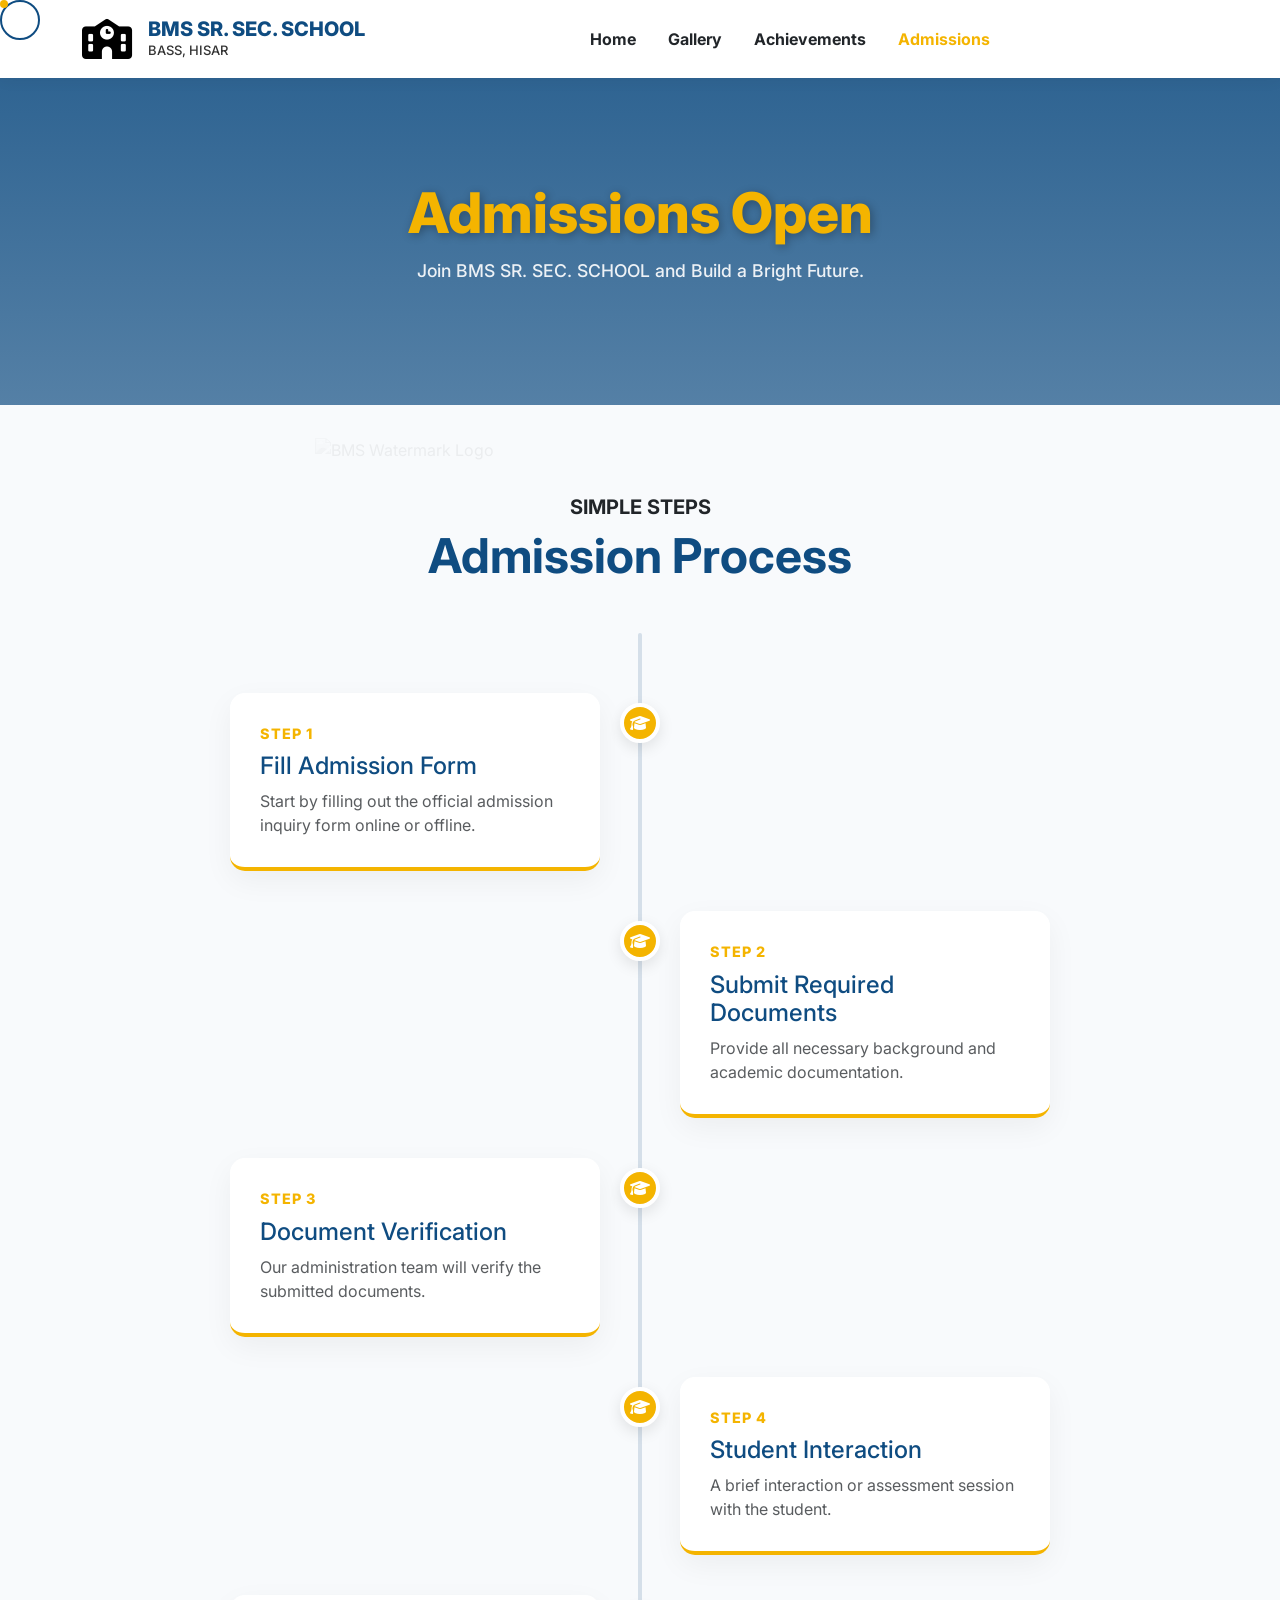
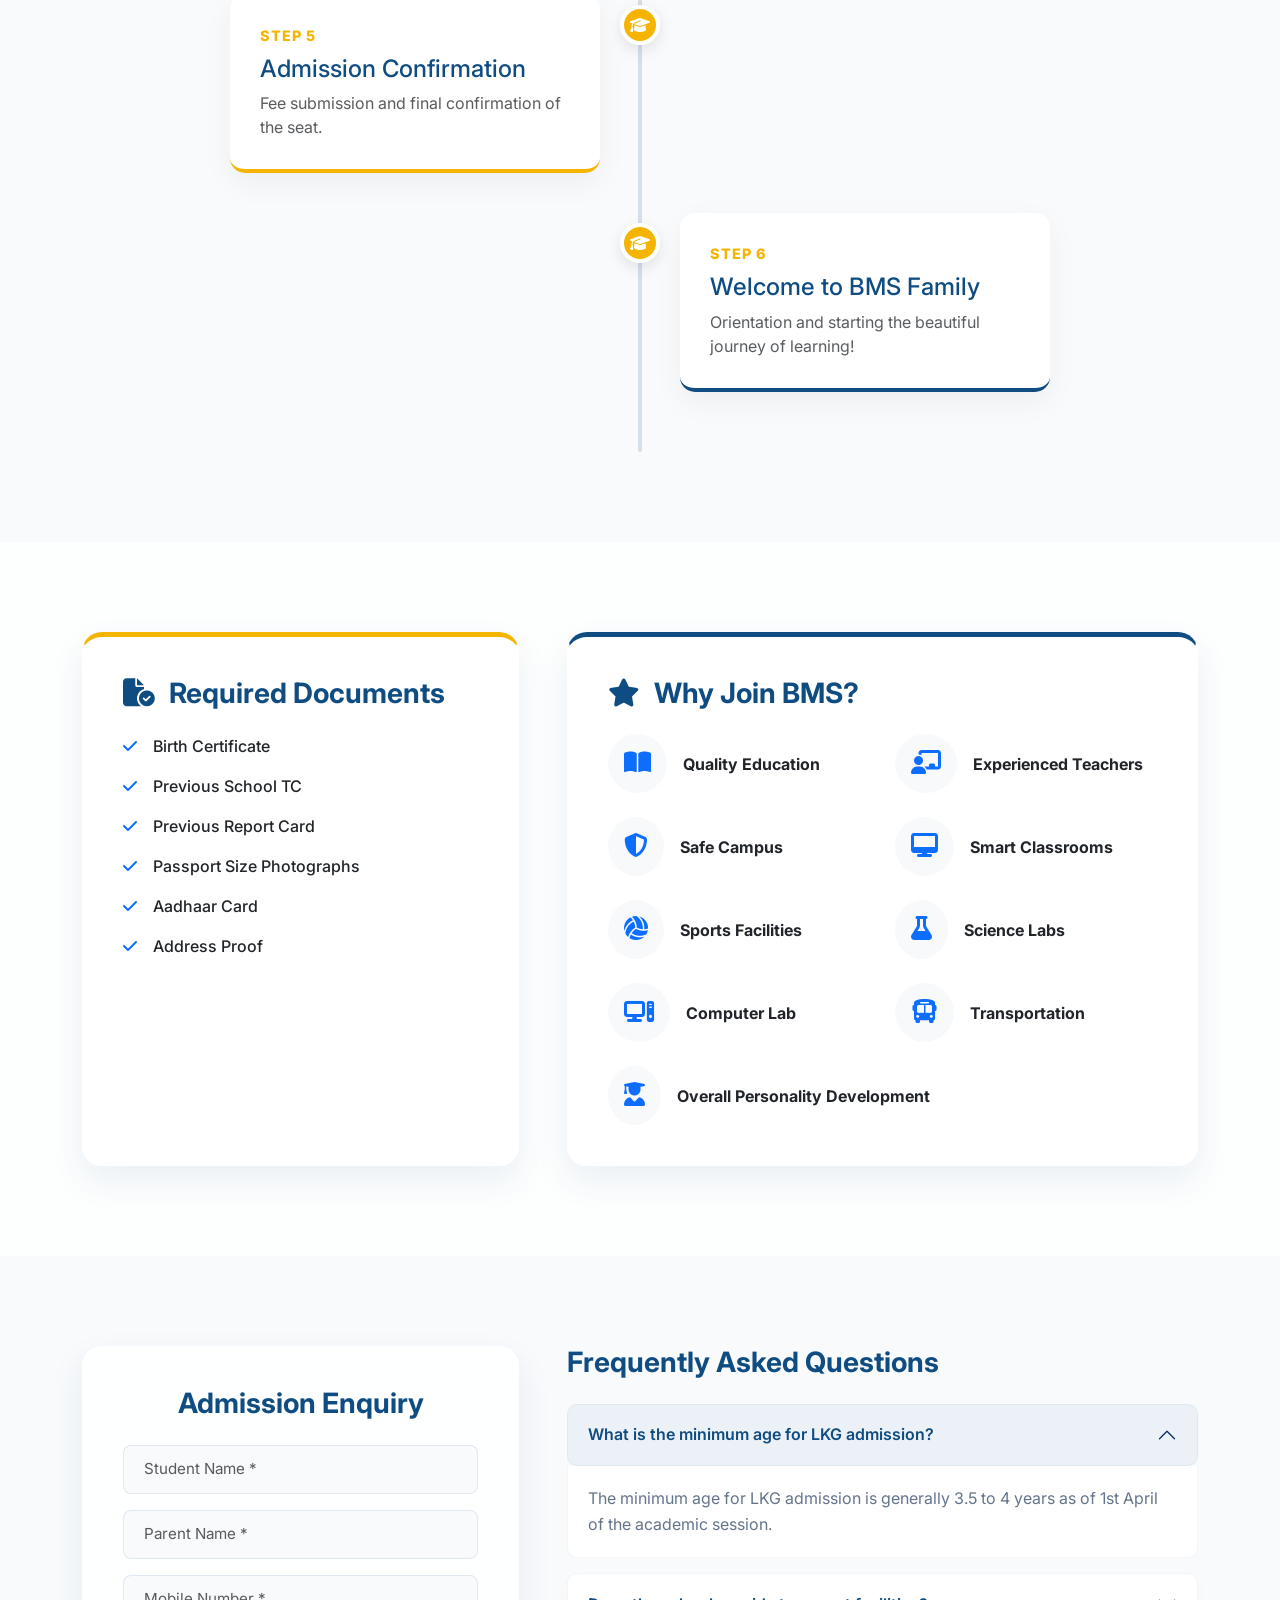
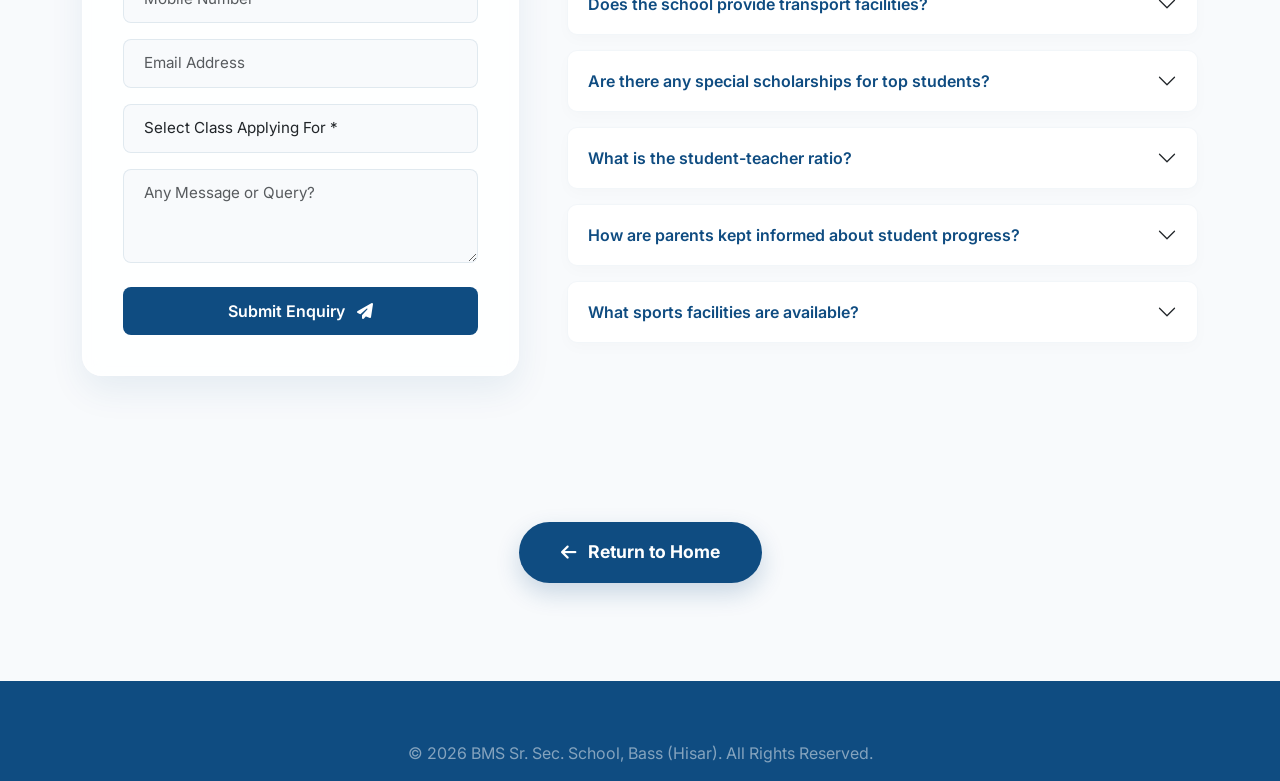
==== admissions.html @ 58c62a72 "Add files via upload" ====
<!DOCTYPE html>
<html lang="en" data-theme="light">
<head>
    <meta charset="UTF-8">
    <meta name="viewport" content="width=device-width, initial-scale=1.0">
    <title>Admissions | BMS SR. SEC. SCHOOL</title>
    
    <link href="https://cdn.jsdelivr.net/npm/bootstrap@5.3.0/dist/css/bootstrap.min.css" rel="stylesheet">
    <link rel="stylesheet" href="https://cdnjs.cloudflare.com/ajax/libs/font-awesome/6.4.0/css/all.min.css">
    <link rel="stylesheet" href="https://unpkg.com/aos@next/dist/aos.css" />
    <link href="https://fonts.googleapis.com/css2?family=Inter:wght@300;400;500;600;700;800&family=Great+Vibes&display=swap" rel="stylesheet">
    
    <style>
        :root { --primary: #0F4C81; --gold: #F4B400; --bg-color: #F8FAFC; --text-muted: #64748b; }
        body { font-family: 'Inter', sans-serif; background-color: var(--bg-color); overflow-x: hidden; scroll-behavior: smooth;}
        .premium-nav { background: #fff; padding: 12px 0; z-index: 1000; box-shadow: 0 2px 15px rgba(0,0,0,0.05); }
        .school-logo-text h4 { margin: 0; font-weight: 800; font-size: 20px; color: var(--primary); }
        .school-logo-text p { margin: 0; font-weight: 500; font-size: 13px; color: #333; }
        a { text-decoration: none; } .premium-section { padding: 90px 0; position: relative; z-index: 2;}
        
        .watermark-bg { position: fixed; top: 50%; left: 50%; transform: translate(-50%, -50%); width: 55vw; max-width: 650px; min-width: 300px; opacity: 0.06; filter: grayscale(100%); z-index: 0; pointer-events: none; }

        .inner-hero { position: relative; height: 45vh; display: flex; align-items: center; justify-content: center; text-align: center; background-image: url('assets/home-bg.jpg.png'); background-size: cover; background-position: center; background-attachment: fixed; margin-top: 0px; z-index: 2;}
        .inner-hero::before { content: ''; position: absolute; top: 0; left: 0; width: 100%; height: 100%; background: linear-gradient(to bottom, rgba(15,76,129,0.9), rgba(15,76,129,0.7)); z-index: 1; }
        .inner-hero-content { position: relative; z-index: 2; color: #fff; padding-top: 60px; }
        .inner-hero h1 { color: var(--gold); font-size: 3.5rem; text-shadow: 2px 2px 10px rgba(0,0,0,0.3); margin-bottom: 10px; font-weight: 800;}
        .inner-hero p { font-size: 1.1rem; font-weight: 500; opacity: 0.9; max-width: 800px; margin: 0 auto; line-height: 1.6;}

        .btn-premium-back { background: var(--primary); color: #fff; font-weight: 700; padding: 15px 40px; border-radius: 50px; font-size: 1.1rem; border: 2px solid transparent; transition: all 0.4s ease; box-shadow: 0 10px 25px rgba(15, 76, 129, 0.2); display: inline-flex; align-items: center; gap: 12px; text-decoration: none; position: relative; z-index: 2;}
        .btn-premium-back:hover { background: #fff; color: var(--gold) !important; border-color: var(--gold); transform: translateY(-5px); box-shadow: 0 15px 35px rgba(244, 180, 0, 0.3); }
        .btn-premium-back i { transition: transform 0.3s ease; }
        .btn-premium-back:hover i { transform: translateX(-5px); }

        .btn-ripple { position: relative; overflow: hidden; }
        .btn-ripple .ripple { position: absolute; background: rgba(255, 255, 255, 0.5); border-radius: 50%; transform: scale(0); animation: ripple-anim 0.6s linear; pointer-events: none; }
        @keyframes ripple-anim { to { transform: scale(4); opacity: 0; } }

        /* Timeline CSS */
        .premium-timeline { position: relative; max-width: 900px; margin: 0 auto; padding: 40px 0; }
        .premium-timeline::after { content: ''; position: absolute; width: 4px; background: rgba(15, 76, 129, 0.15); top: 0; bottom: 0; left: 50%; margin-left: -2px; border-radius: 4px; }
        .timeline-item { padding: 20px 40px; position: relative; background: inherit; width: 50%; z-index: 2;}
        .timeline-item.left { left: 0; }
        .timeline-item.right { left: 50%; }
        .timeline-item::after { content: '\f19d'; font-family: "Font Awesome 6 Free"; font-weight: 900; position: absolute; width: 40px; height: 40px; right: -20px; background: var(--gold); color: #fff; border: 4px solid #fff; top: 30px; border-radius: 50%; z-index: 1; display:flex; align-items:center; justify-content:center; font-size: 16px; box-shadow: 0 5px 15px rgba(0,0,0,0.1); }
        .timeline-item.right::after { left: -20px; }
        .timeline-content { padding: 30px; background: #fff; border-radius: 15px; box-shadow: 0 10px 30px rgba(0,0,0,0.05); transition: 0.4s; position: relative; border-bottom: 4px solid var(--gold); cursor: default; }
        .timeline-content:hover { transform: translateY(-5px); box-shadow: 0 15px 40px rgba(15,76,129,0.15); }
        .timeline-step { color: var(--gold); font-size: 0.9rem; font-weight: 800; text-transform: uppercase; letter-spacing: 1px; margin-bottom: 8px;}
        @media screen and (max-width: 768px) {
            .premium-timeline::after { left: 30px; }
            .timeline-item { width: 100%; padding-left: 70px; padding-right: 15px; }
            .timeline-item.right { left: 0; }
            .timeline-item.left::after, .timeline-item.right::after { left: 10px; }
        }

        /* Glass Cards */
        .glass-card { background: rgba(255, 255, 255, 0.85); backdrop-filter: blur(10px); border: 1px solid rgba(255,255,255,0.6); border-radius: 20px; padding: 40px; box-shadow: 0 15px 35px rgba(15,76,129,0.08); transition: 0.4s; height: 100%; position: relative; overflow: hidden;}
        
        /* Form & FAQ Styling */
        .premium-form-control { border-radius: 8px; border: 1px solid rgba(15,76,129,0.1); padding: 12px 20px; font-size: 0.95rem; background: #f8fafc; transition: 0.3s; }
        .premium-form-control:focus { box-shadow: 0 0 0 3px rgba(15,76,129,0.1); border-color: var(--primary); background: #fff; }
        .btn-submit-premium { background: var(--primary); color: #fff; border: none; padding: 12px 30px; border-radius: 8px; font-weight: 600; transition: 0.3s; width: 100%;}
        .btn-submit-premium:hover { background: #0b3962; transform: translateY(-2px); box-shadow: 0 10px 20px rgba(15,76,129,0.2); color:#fff; }

        .accordion-button { font-weight: 600; color: var(--primary); padding: 20px; background: #fff; border-radius: 10px !important; border: 1px solid rgba(15,76,129,0.05); box-shadow: 0 5px 15px rgba(0,0,0,0.02);}
        .accordion-button:not(.collapsed) { background: rgba(15,76,129,0.05); color: var(--primary); box-shadow: none; }
        .accordion-button:focus { box-shadow: none; }
        .accordion-item { border: none; margin-bottom: 15px; background: transparent;}
        .accordion-body { background: #fff; border-radius: 0 0 10px 10px; border: 1px solid rgba(15,76,129,0.05); border-top: none; color: var(--text-muted); line-height: 1.6; padding: 20px;}

        .hover-lift { transition: 0.3s; position: relative; z-index: 2;}
        .hover-lift:hover { transform: translateY(-5px); box-shadow: 0 15px 30px rgba(15,76,129,0.1) !important; }

        .custom-cursor { width: 8px; height: 8px; background: var(--gold); border-radius: 50%; position: fixed; pointer-events: none; z-index: 9999; }
        .custom-cursor-follower { width: 40px; height: 40px; border: 2px solid var(--primary); border-radius: 50%; position: fixed; pointer-events: none; z-index: 9998; transition: transform 0.2s ease; }
        .page-loader { position: fixed; top: 0; left: 0; width: 100%; height: 100%; background: var(--primary); z-index: 10000; display: flex; justify-content: center; align-items: center; transition: opacity 0.5s ease; }
        .loader-spinner { width: 60px; height: 60px; border: 4px solid rgba(255,255,255,0.2); border-top-color: var(--gold); border-radius: 50%; animation: spin 1s infinite linear; }
        @keyframes spin { 100% { transform: rotate(360deg); } }
        .premium-footer { background: var(--primary); color: white; padding-top: 60px; margin-top: 50px; position: relative; z-index: 2;}
    </style>
</head>
<body>
    <div class="page-loader" id="loader"><div class="loader-spinner"></div></div>
    <div class="custom-cursor"></div><div class="custom-cursor-follower"></div>

    <!-- BACKGROUND WATERMARK LOGO -->
    <img src="Screenshot 2026-07-30 160633_2.jpg" alt="BMS Watermark Logo" class="watermark-bg">

    <nav class="navbar navbar-expand-lg premium-nav fixed-top" id="navbar">
        <div class="container">
            <a class="navbar-brand d-flex align-items-center" href="index.html">
                <i class="fa-solid fa-school text-gold fs-1 me-3"></i>
                <div class="school-logo-text d-none d-sm-block"><h4>BMS SR. SEC. SCHOOL</h4><p>BASS, HISAR</p></div>
            </a>
            <div class="collapse navbar-collapse" id="navbarNav">
                <ul class="navbar-nav mx-auto">
                    <li class="nav-item"><a class="nav-link text-dark fw-bold px-3" href="index.html">Home</a></li>
                    <li class="nav-item"><a class="nav-link text-dark fw-bold px-3" href="gallery.html">Gallery</a></li>
                    <li class="nav-item"><a class="nav-link text-dark fw-bold px-3" href="achievements.html">Achievements</a></li>
                    <li class="nav-item"><a class="nav-link text-dark fw-bold px-3" href="admissions.html" style="color:var(--gold)!important;">Admissions</a></li>
                </ul>
            </div>
        </div>
    </nav>

    <!-- HERO SECTION -->
    <section class="inner-hero">
        <div class="inner-hero-content px-3" data-aos="fade-up">
            <h1>Admissions Open</h1>
            <p>Join BMS SR. SEC. SCHOOL and Build a Bright Future.</p>
        </div>
    </section>

    <!-- ADMISSION PROCESS TIMELINE -->
    <section class="premium-section" style="background: transparent;">
        <div class="container">
            <div class="text-center mb-5" data-aos="fade-up">
                <h5 class="text-gold fw-bold text-uppercase">Simple Steps</h5>
                <h2 class="display-5 fw-bold" style="color: var(--primary);">Admission Process</h2>
            </div>
            
            <div class="premium-timeline">
                <div class="timeline-item left" data-aos="fade-right">
                    <div class="timeline-content btn-ripple">
                        <div class="timeline-step">Step 1</div>
                        <h4 style="color: var(--primary);">Fill Admission Form</h4>
                        <p class="text-muted mb-0">Start by filling out the official admission inquiry form online or offline.</p>
                    </div>
                </div>
                <div class="timeline-item right" data-aos="fade-left">
                    <div class="timeline-content btn-ripple">
                        <div class="timeline-step">Step 2</div>
                        <h4 style="color: var(--primary);">Submit Required Documents</h4>
                        <p class="text-muted mb-0">Provide all necessary background and academic documentation.</p>
                    </div>
                </div>
                <div class="timeline-item left" data-aos="fade-right">
                    <div class="timeline-content btn-ripple">
                        <div class="timeline-step">Step 3</div>
                        <h4 style="color: var(--primary);">Document Verification</h4>
                        <p class="text-muted mb-0">Our administration team will verify the submitted documents.</p>
                    </div>
                </div>
                <div class="timeline-item right" data-aos="fade-left">
                    <div class="timeline-content btn-ripple">
                        <div class="timeline-step">Step 4</div>
                        <h4 style="color: var(--primary);">Student Interaction</h4>
                        <p class="text-muted mb-0">A brief interaction or assessment session with the student.</p>
                    </div>
                </div>
                <div class="timeline-item left" data-aos="fade-right">
                    <div class="timeline-content btn-ripple">
                        <div class="timeline-step">Step 5</div>
                        <h4 style="color: var(--primary);">Admission Confirmation</h4>
                        <p class="text-muted mb-0">Fee submission and final confirmation of the seat.</p>
                    </div>
                </div>
                <div class="timeline-item right" data-aos="fade-left">
                    <div class="timeline-content btn-ripple" style="border-bottom-color: var(--primary);">
                        <div class="timeline-step">Step 6</div>
                        <h4 style="color: var(--primary);">Welcome to BMS Family</h4>
                        <p class="text-muted mb-0">Orientation and starting the beautiful journey of learning!</p>
                    </div>
                </div>
            </div>
        </div>
    </section>

    <!-- REQUIRED DOCUMENTS & WHY JOIN BMS -->
    <section class="premium-section" style="background: rgba(255,255,255,0.7); backdrop-filter: blur(5px);">
        <div class="container">
            <div class="row g-5">
                
                <!-- Documents -->
                <div class="col-lg-5" data-aos="fade-right">
                    <div class="glass-card hover-lift" style="border-top: 5px solid var(--gold);">
                        <h3 class="fw-bold mb-4" style="color: var(--primary);"><i class="fa-solid fa-file-circle-check text-gold me-2"></i> Required Documents</h3>
                        <ul class="list-unstyled">
                            <li class="mb-3 d-flex align-items-center"><i class="fa-solid fa-check text-primary me-3"></i> <span class="fw-medium text-dark">Birth Certificate</span></li>
                            <li class="mb-3 d-flex align-items-center"><i class="fa-solid fa-check text-primary me-3"></i> <span class="fw-medium text-dark">Previous School TC</span></li>
                            <li class="mb-3 d-flex align-items-center"><i class="fa-solid fa-check text-primary me-3"></i> <span class="fw-medium text-dark">Previous Report Card</span></li>
                            <li class="mb-3 d-flex align-items-center"><i class="fa-solid fa-check text-primary me-3"></i> <span class="fw-medium text-dark">Passport Size Photographs</span></li>
                            <li class="mb-3 d-flex align-items-center"><i class="fa-solid fa-check text-primary me-3"></i> <span class="fw-medium text-dark">Aadhaar Card</span></li>
                            <li class="mb-3 d-flex align-items-center"><i class="fa-solid fa-check text-primary me-3"></i> <span class="fw-medium text-dark">Address Proof</span></li>
                        </ul>
                    </div>
                </div>

                <!-- Why Join BMS -->
                <div class="col-lg-7" data-aos="fade-left">
                    <div class="glass-card" style="border-top: 5px solid var(--primary);">
                        <h3 class="fw-bold mb-4" style="color: var(--primary);"><i class="fa-solid fa-star text-gold me-2"></i> Why Join BMS?</h3>
                        <div class="row g-4">
                            <div class="col-sm-6"><div class="d-flex align-items-center"><div class="bg-light p-3 rounded-circle me-3"><i class="fa-solid fa-book-open text-primary fs-4"></i></div><span class="fw-bold text-dark">Quality Education</span></div></div>
                            <div class="col-sm-6"><div class="d-flex align-items-center"><div class="bg-light p-3 rounded-circle me-3"><i class="fa-solid fa-chalkboard-user text-primary fs-4"></i></div><span class="fw-bold text-dark">Experienced Teachers</span></div></div>
                            <div class="col-sm-6"><div class="d-flex align-items-center"><div class="bg-light p-3 rounded-circle me-3"><i class="fa-solid fa-shield-halved text-primary fs-4"></i></div><span class="fw-bold text-dark">Safe Campus</span></div></div>
                            <div class="col-sm-6"><div class="d-flex align-items-center"><div class="bg-light p-3 rounded-circle me-3"><i class="fa-solid fa-desktop text-primary fs-4"></i></div><span class="fw-bold text-dark">Smart Classrooms</span></div></div>
                            <div class="col-sm-6"><div class="d-flex align-items-center"><div class="bg-light p-3 rounded-circle me-3"><i class="fa-solid fa-volleyball text-primary fs-4"></i></div><span class="fw-bold text-dark">Sports Facilities</span></div></div>
                            <div class="col-sm-6"><div class="d-flex align-items-center"><div class="bg-light p-3 rounded-circle me-3"><i class="fa-solid fa-flask text-primary fs-4"></i></div><span class="fw-bold text-dark">Science Labs</span></div></div>
                            <div class="col-sm-6"><div class="d-flex align-items-center"><div class="bg-light p-3 rounded-circle me-3"><i class="fa-solid fa-computer text-primary fs-4"></i></div><span class="fw-bold text-dark">Computer Lab</span></div></div>
                            <div class="col-sm-6"><div class="d-flex align-items-center"><div class="bg-light p-3 rounded-circle me-3"><i class="fa-solid fa-bus text-primary fs-4"></i></div><span class="fw-bold text-dark">Transportation</span></div></div>
                            <div class="col-12"><div class="d-flex align-items-center"><div class="bg-light p-3 rounded-circle me-3"><i class="fa-solid fa-user-graduate text-primary fs-4"></i></div><span class="fw-bold text-dark">Overall Personality Development</span></div></div>
                        </div>
                    </div>
                </div>

            </div>
        </div>
    </section>

    <!-- FORM & FAQS -->
    <section class="premium-section" style="background: transparent;">
        <div class="container">
            <div class="row g-5">
                
                <!-- Admission Enquiry Form -->
                <div class="col-lg-5" data-aos="zoom-in">
                    <div class="glass-card">
                        <h3 class="fw-bold mb-4 text-center" style="color: var(--primary);">Admission Enquiry</h3>
                        <form onsubmit="event.preventDefault(); showPremiumAlert('Form Submitted', 'Thank you! Our admission team will contact you soon.');">
                            <div class="mb-3"><input type="text" class="form-control premium-form-control" placeholder="Student Name *" required></div>
                            <div class="mb-3"><input type="text" class="form-control premium-form-control" placeholder="Parent Name *" required></div>
                            <div class="mb-3"><input type="tel" class="form-control premium-form-control" placeholder="Mobile Number *" required></div>
                            <div class="mb-3"><input type="email" class="form-control premium-form-control" placeholder="Email Address"></div>
                            <div class="mb-3">
                                <select class="form-control premium-form-control" required>
                                    <option value="" disabled selected>Select Class Applying For *</option>
                                    <option value="LKG">LKG</option>
                                    <option value="UKG">UKG</option>
                                    <option value="Primary">Primary (Class I to V)</option>
                                    <option value="Middle">Middle (Class VI to VIII)</option>
                                    <option value="Secondary">Secondary (Class IX to X)</option>
                                    <option value="Senior">Senior Secondary (Class XI to XII)</option>
                                </select>
                            </div>
                            <div class="mb-4"><textarea class="form-control premium-form-control" rows="3" placeholder="Any Message or Query?"></textarea></div>
                            <button type="submit" class="btn btn-submit-premium btn-ripple">Submit Enquiry <i class="fa-solid fa-paper-plane ms-2"></i></button>
                        </form>
                    </div>
                </div>

                <!-- FAQS -->
                <div class="col-lg-7" data-aos="fade-left">
                    <h3 class="fw-bold mb-4" style="color: var(--primary);">Frequently Asked Questions</h3>
                    <div class="accordion" id="accordionFAQ">
                        <div class="accordion-item hover-lift">
                            <h2 class="accordion-header"><button class="accordion-button" type="button" data-bs-toggle="collapse" data-bs-target="#faq1">What is the minimum age for LKG admission?</button></h2>
                            <div id="faq1" class="accordion-collapse collapse show" data-bs-parent="#accordionFAQ">
                                <div class="accordion-body">The minimum age for LKG admission is generally 3.5 to 4 years as of 1st April of the academic session.</div>
                            </div>
                        </div>
                        <div class="accordion-item hover-lift">
                            <h2 class="accordion-header"><button class="accordion-button collapsed" type="button" data-bs-toggle="collapse" data-bs-target="#faq2">Does the school provide transport facilities?</button></h2>
                            <div id="faq2" class="accordion-collapse collapse" data-bs-parent="#accordionFAQ">
                                <div class="accordion-body">Yes, we provide safe and secure transport facilities covering all major nearby areas and villages.</div>
                            </div>
                        </div>
                        <div class="accordion-item hover-lift">
                            <h2 class="accordion-header"><button class="accordion-button collapsed" type="button" data-bs-toggle="collapse" data-bs-target="#faq3">Are there any special scholarships for top students?</button></h2>
                            <div id="faq3" class="accordion-collapse collapse" data-bs-parent="#accordionFAQ">
                                <div class="accordion-body">Yes, BMS Sr. Sec. School encourages merit. Scholarships and fee concessions are provided to academically brilliant students.</div>
                            </div>
                        </div>
                        <div class="accordion-item hover-lift">
                            <h2 class="accordion-header"><button class="accordion-button collapsed" type="button" data-bs-toggle="collapse" data-bs-target="#faq4">What is the student-teacher ratio?</button></h2>
                            <div id="faq4" class="accordion-collapse collapse" data-bs-parent="#accordionFAQ">
                                <div class="accordion-body">We maintain a healthy student-teacher ratio to ensure personalized attention and focus on every individual child.</div>
                            </div>
                        </div>
                        <div class="accordion-item hover-lift">
                            <h2 class="accordion-header"><button class="accordion-button collapsed" type="button" data-bs-toggle="collapse" data-bs-target="#faq5">How are parents kept informed about student progress?</button></h2>
                            <div id="faq5" class="accordion-collapse collapse" data-bs-parent="#accordionFAQ">
                                <div class="accordion-body">We conduct regular Parent-Teacher Meetings (PTMs) and maintain constant communication regarding the child's academic and overall progress.</div>
                            </div>
                        </div>
                        <div class="accordion-item hover-lift">
                            <h2 class="accordion-header"><button class="accordion-button collapsed" type="button" data-bs-toggle="collapse" data-bs-target="#faq6">What sports facilities are available?</button></h2>
                            <div id="faq6" class="accordion-collapse collapse" data-bs-parent="#accordionFAQ">
                                <div class="accordion-body">We have a large playground equipped for various sports including volleyball, football, athletics, and indoor games to ensure physical fitness.</div>
                            </div>
                        </div>
                    </div>
                </div>

            </div>
        </div>
    </section>

    <!-- PREMIUM RETURN TO HOME BUTTON -->
    <section class="py-5 mt-2 text-center position-relative" style="z-index: 2;" data-aos="fade-up">
        <a href="index.html" class="btn-premium-back btn-ripple">
            <i class="fa-solid fa-arrow-left"></i> Return to Home
        </a>
    </section>

    <footer class="premium-footer pb-3 text-center">
        <p class="text-light opacity-50 mb-0">&copy; 2026 BMS Sr. Sec. School, Bass (Hisar). All Rights Reserved.</p>
    </footer>

    <!-- Scripts -->
    <script src="https://cdn.jsdelivr.net/npm/bootstrap@5.3.0/dist/js/bootstrap.bundle.min.css"></script>
    <script src="https://unpkg.com/aos@next/dist/aos.js"></script>
    <script src="https://cdn.jsdelivr.net/npm/sweetalert2@11"></script>
    <script>
        document.addEventListener('DOMContentLoaded', () => {
            const loader = document.getElementById('loader');
            setTimeout(() => { loader.style.opacity = '0'; setTimeout(() => loader.remove(), 500); }, 1000);
            AOS.init({ duration: 800, once: false, mirror: true });
            
            const cursor = document.querySelector('.custom-cursor');
            const follower = document.querySelector('.custom-cursor-follower');
            document.addEventListener('mousemove', (e) => {
                cursor.style.transform = `translate3d(${e.clientX - 4}px, ${e.clientY - 4}px, 0)`;
                setTimeout(() => { follower.style.transform = `translate3d(${e.clientX - 20}px, ${e.clientY - 20}px, 0)`; }, 50);
            });
            document.querySelectorAll('a, button, .hover-lift, .accordion-button, .btn-ripple').forEach(el => {
                el.addEventListener('mouseenter', () => follower.style.transform += ' scale(1.5)');
                el.addEventListener('mouseleave', () => follower.style.transform = follower.style.transform.replace(' scale(1.5)', ''));
            });

            document.querySelectorAll('.btn-ripple').forEach(button => {
                button.addEventListener('click', function(e) {
                    let x = e.clientX - e.target.getBoundingClientRect().left;
                    let y = e.clientY - e.target.getBoundingClientRect().top;
                    let ripple = document.createElement('span');
                    ripple.classList.add('ripple');
                    ripple.style.left = `${x}px`; ripple.style.top = `${y}px`;
                    this.appendChild(ripple);
                    setTimeout(() => ripple.remove(), 600);
                });
            });
        });

        function showPremiumAlert(titleText, msgText) {
            Swal.fire({
                title: titleText || 'Success!',
                text: msgText || 'Processed.',
                icon: 'success',
                confirmButtonColor: '#0F4C81',
                confirmButtonText: 'Great!',
            });
        }
    </script>
</body>
</html>
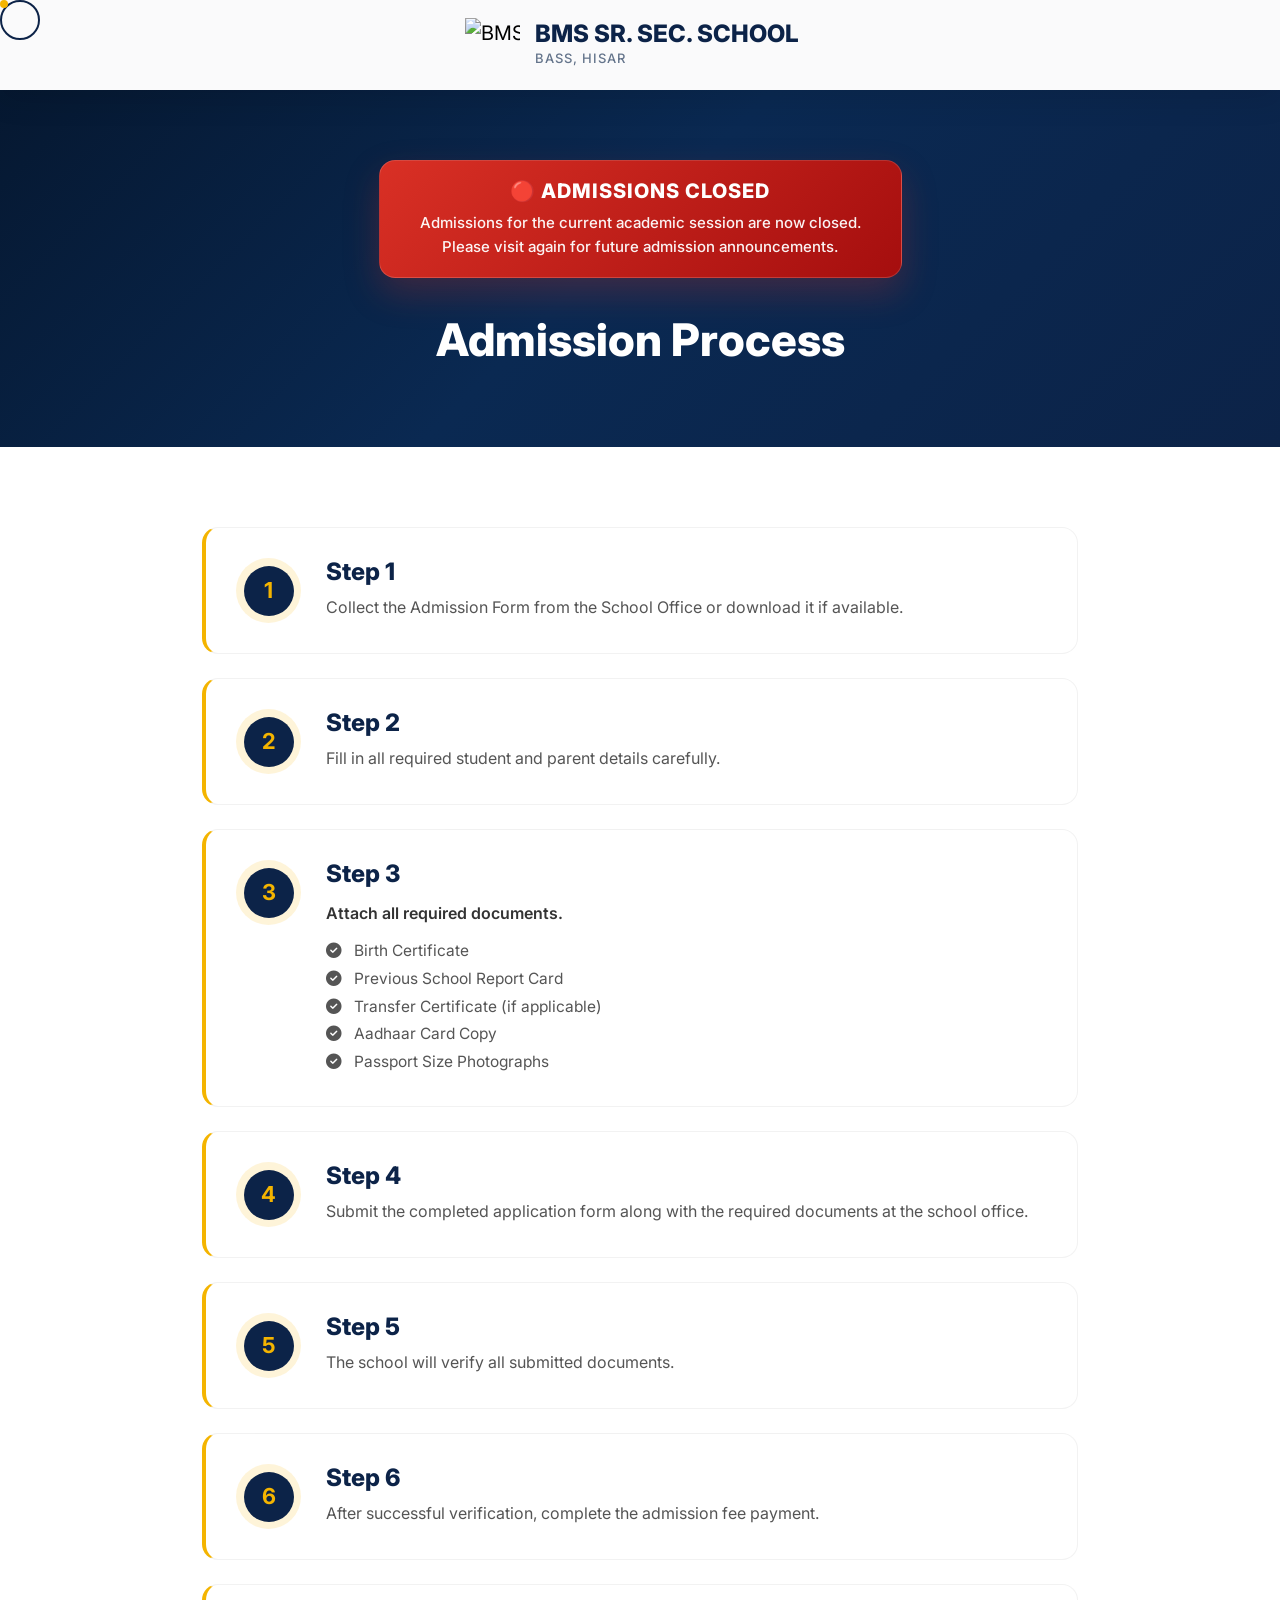
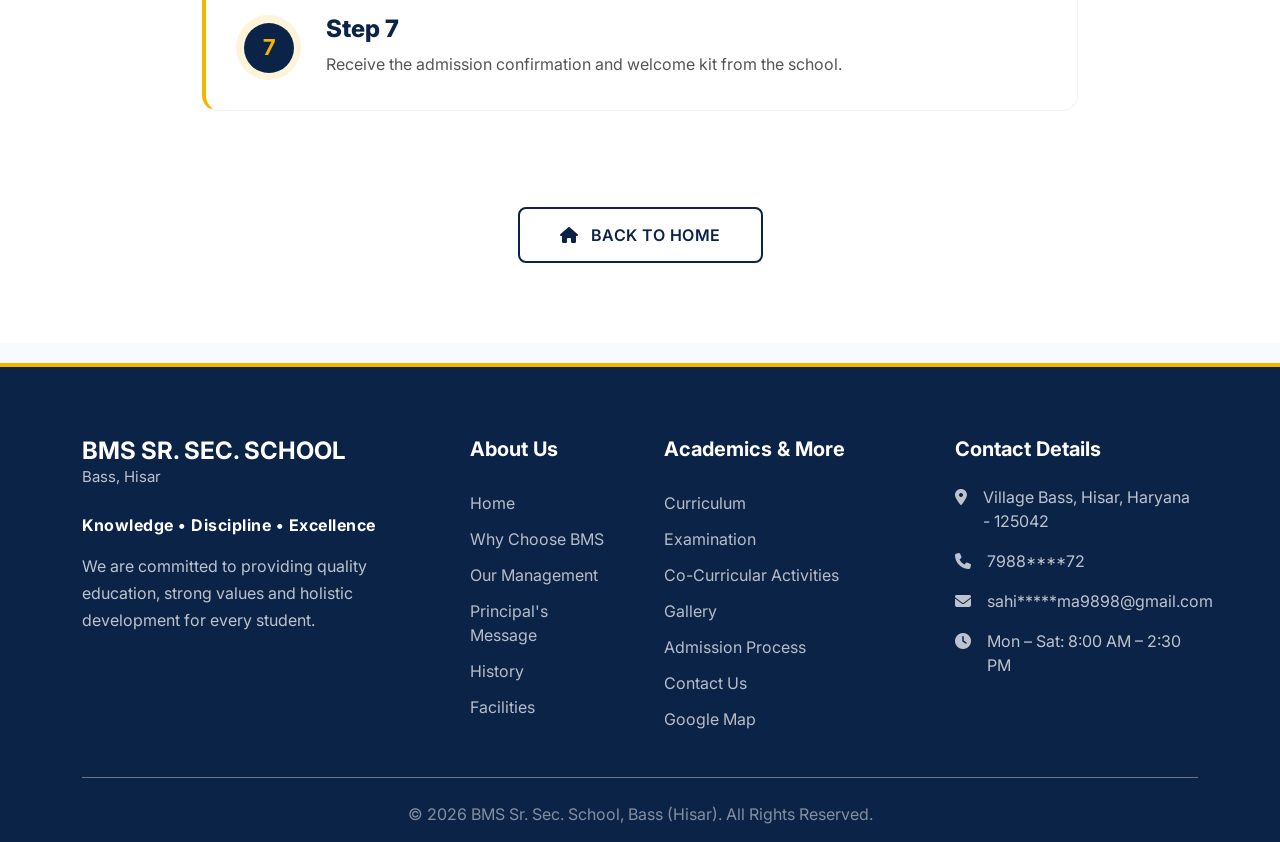
==== commit 0614b913: "Update admissions.html" ====
--- a/admissions.html
+++ b/admissions.html
@@ -2,8 +2,8 @@
 <html lang="en" data-theme="light">
 <head>
     <meta charset="UTF-8">
-    <meta name="viewport" content="width=device-width, initial-scale=1.0">
-    <title>Admissions | BMS SR. SEC. SCHOOL</title>
+    <meta name="viewport" content="width=device-width, initial-scale=1.0, maximum-scale=1.0, user-scalable=no">
+    <title>Admission Process | BMS SR. SEC. SCHOOL</title>
     
     <link href="https://cdn.jsdelivr.net/npm/bootstrap@5.3.0/dist/css/bootstrap.min.css" rel="stylesheet">
     <link rel="stylesheet" href="https://cdnjs.cloudflare.com/ajax/libs/font-awesome/6.4.0/css/all.min.css">
@@ -11,335 +11,290 @@
     <link href="https://fonts.googleapis.com/css2?family=Inter:wght@300;400;500;600;700;800&family=Great+Vibes&display=swap" rel="stylesheet">
     
     <style>
-        :root { --primary: #0F4C81; --gold: #F4B400; --bg-color: #F8FAFC; --text-muted: #64748b; }
-        body { font-family: 'Inter', sans-serif; background-color: var(--bg-color); overflow-x: hidden; scroll-behavior: smooth;}
-        .premium-nav { background: #fff; padding: 12px 0; z-index: 1000; box-shadow: 0 2px 15px rgba(0,0,0,0.05); }
-        .school-logo-text h4 { margin: 0; font-weight: 800; font-size: 20px; color: var(--primary); }
-        .school-logo-text p { margin: 0; font-weight: 500; font-size: 13px; color: #333; }
-        a { text-decoration: none; } .premium-section { padding: 90px 0; position: relative; z-index: 2;}
-        
-        .watermark-bg { position: fixed; top: 50%; left: 50%; transform: translate(-50%, -50%); width: 55vw; max-width: 650px; min-width: 300px; opacity: 0.06; filter: grayscale(100%); z-index: 0; pointer-events: none; }
-
-        .inner-hero { position: relative; height: 45vh; display: flex; align-items: center; justify-content: center; text-align: center; background-image: url('assets/home-bg.jpg.png'); background-size: cover; background-position: center; background-attachment: fixed; margin-top: 0px; z-index: 2;}
-        .inner-hero::before { content: ''; position: absolute; top: 0; left: 0; width: 100%; height: 100%; background: linear-gradient(to bottom, rgba(15,76,129,0.9), rgba(15,76,129,0.7)); z-index: 1; }
-        .inner-hero-content { position: relative; z-index: 2; color: #fff; padding-top: 60px; }
-        .inner-hero h1 { color: var(--gold); font-size: 3.5rem; text-shadow: 2px 2px 10px rgba(0,0,0,0.3); margin-bottom: 10px; font-weight: 800;}
-        .inner-hero p { font-size: 1.1rem; font-weight: 500; opacity: 0.9; max-width: 800px; margin: 0 auto; line-height: 1.6;}
-
-        .btn-premium-back { background: var(--primary); color: #fff; font-weight: 700; padding: 15px 40px; border-radius: 50px; font-size: 1.1rem; border: 2px solid transparent; transition: all 0.4s ease; box-shadow: 0 10px 25px rgba(15, 76, 129, 0.2); display: inline-flex; align-items: center; gap: 12px; text-decoration: none; position: relative; z-index: 2;}
-        .btn-premium-back:hover { background: #fff; color: var(--gold) !important; border-color: var(--gold); transform: translateY(-5px); box-shadow: 0 15px 35px rgba(244, 180, 0, 0.3); }
-        .btn-premium-back i { transition: transform 0.3s ease; }
-        .btn-premium-back:hover i { transform: translateX(-5px); }
-
-        .btn-ripple { position: relative; overflow: hidden; }
-        .btn-ripple .ripple { position: absolute; background: rgba(255, 255, 255, 0.5); border-radius: 50%; transform: scale(0); animation: ripple-anim 0.6s linear; pointer-events: none; }
-        @keyframes ripple-anim { to { transform: scale(4); opacity: 0; } }
-
-        /* Timeline CSS */
-        .premium-timeline { position: relative; max-width: 900px; margin: 0 auto; padding: 40px 0; }
-        .premium-timeline::after { content: ''; position: absolute; width: 4px; background: rgba(15, 76, 129, 0.15); top: 0; bottom: 0; left: 50%; margin-left: -2px; border-radius: 4px; }
-        .timeline-item { padding: 20px 40px; position: relative; background: inherit; width: 50%; z-index: 2;}
-        .timeline-item.left { left: 0; }
-        .timeline-item.right { left: 50%; }
-        .timeline-item::after { content: '\f19d'; font-family: "Font Awesome 6 Free"; font-weight: 900; position: absolute; width: 40px; height: 40px; right: -20px; background: var(--gold); color: #fff; border: 4px solid #fff; top: 30px; border-radius: 50%; z-index: 1; display:flex; align-items:center; justify-content:center; font-size: 16px; box-shadow: 0 5px 15px rgba(0,0,0,0.1); }
-        .timeline-item.right::after { left: -20px; }
-        .timeline-content { padding: 30px; background: #fff; border-radius: 15px; box-shadow: 0 10px 30px rgba(0,0,0,0.05); transition: 0.4s; position: relative; border-bottom: 4px solid var(--gold); cursor: default; }
-        .timeline-content:hover { transform: translateY(-5px); box-shadow: 0 15px 40px rgba(15,76,129,0.15); }
-        .timeline-step { color: var(--gold); font-size: 0.9rem; font-weight: 800; text-transform: uppercase; letter-spacing: 1px; margin-bottom: 8px;}
-        @media screen and (max-width: 768px) {
-            .premium-timeline::after { left: 30px; }
-            .timeline-item { width: 100%; padding-left: 70px; padding-right: 15px; }
-            .timeline-item.right { left: 0; }
-            .timeline-item.left::after, .timeline-item.right::after { left: 10px; }
-        }
-
-        /* Glass Cards */
-        .glass-card { background: rgba(255, 255, 255, 0.85); backdrop-filter: blur(10px); border: 1px solid rgba(255,255,255,0.6); border-radius: 20px; padding: 40px; box-shadow: 0 15px 35px rgba(15,76,129,0.08); transition: 0.4s; height: 100%; position: relative; overflow: hidden;}
-        
-        /* Form & FAQ Styling */
-        .premium-form-control { border-radius: 8px; border: 1px solid rgba(15,76,129,0.1); padding: 12px 20px; font-size: 0.95rem; background: #f8fafc; transition: 0.3s; }
-        .premium-form-control:focus { box-shadow: 0 0 0 3px rgba(15,76,129,0.1); border-color: var(--primary); background: #fff; }
-        .btn-submit-premium { background: var(--primary); color: #fff; border: none; padding: 12px 30px; border-radius: 8px; font-weight: 600; transition: 0.3s; width: 100%;}
-        .btn-submit-premium:hover { background: #0b3962; transform: translateY(-2px); box-shadow: 0 10px 20px rgba(15,76,129,0.2); color:#fff; }
-
-        .accordion-button { font-weight: 600; color: var(--primary); padding: 20px; background: #fff; border-radius: 10px !important; border: 1px solid rgba(15,76,129,0.05); box-shadow: 0 5px 15px rgba(0,0,0,0.02);}
-        .accordion-button:not(.collapsed) { background: rgba(15,76,129,0.05); color: var(--primary); box-shadow: none; }
-        .accordion-button:focus { box-shadow: none; }
-        .accordion-item { border: none; margin-bottom: 15px; background: transparent;}
-        .accordion-body { background: #fff; border-radius: 0 0 10px 10px; border: 1px solid rgba(15,76,129,0.05); border-top: none; color: var(--text-muted); line-height: 1.6; padding: 20px;}
-
-        .hover-lift { transition: 0.3s; position: relative; z-index: 2;}
-        .hover-lift:hover { transform: translateY(-5px); box-shadow: 0 15px 30px rgba(15,76,129,0.1) !important; }
-
+        :root {
+            --primary: #0c2348;    
+            --gold: #F4B400;       
+            --bg-color: #F8FAFC;
+            --text-color: #333333;
+        }
+
+        body { 
+            font-family: 'Inter', sans-serif; 
+            background-color: var(--bg-color); 
+            color: var(--text-color);
+            overflow-x: hidden; 
+            scroll-behavior: smooth;
+        }
+        
+        /* Premium Header Space */
+        .page-header { background: linear-gradient(135deg, #05162D, #0A2952, #0c2348); padding: 160px 0 80px 0; text-align: center; color: white;}
+        .page-header h1 { font-weight: 800; font-size: 45px; color: #fff; position: relative; z-index: 10;}
+        
+        .premium-section { padding: 80px 0; }
+
+        /* Premium Red Notice */
+        .premium-red-notice {
+            background: linear-gradient(135deg, #d93025, #a50e0e);
+            color: #ffffff;
+            padding: 18px 40px;
+            border-radius: 16px;
+            box-shadow: 0 15px 35px rgba(217, 48, 37, 0.25);
+            display: inline-block;
+            text-align: center;
+            margin-bottom: 35px;
+            border: 1px solid rgba(255, 255, 255, 0.15);
+            position: relative;
+            z-index: 10;
+        }
+        .premium-red-notice h4 {
+            color: #fff;
+            font-weight: 800;
+            font-size: 20px;
+            margin-bottom: 8px;
+            letter-spacing: 1px;
+            display: flex;
+            align-items: center;
+            justify-content: center;
+            gap: 10px;
+        }
+        .premium-red-notice p { font-size: 15px; font-weight: 500; margin: 0; opacity: 0.95; line-height: 1.6; }
+        
+        /* Premium Step Cards */
+        .info-box-premium { 
+            background: #fff; 
+            border: 1px solid rgba(0,0,0,0.05); 
+            border-radius: 16px; 
+            display: flex; 
+            align-items: flex-start; 
+            gap: 25px; 
+            transition: transform 0.4s cubic-bezier(0.175, 0.885, 0.32, 1.275), box-shadow 0.4s; 
+            position: relative;
+            overflow: hidden;
+            border-left: 4px solid var(--gold);
+        }
+        .info-box-premium:hover { transform: translateY(-5px); box-shadow: 0 15px 35px rgba(12, 35, 72, 0.1); border-left-color: var(--primary);}
+        .info-box-icon { width: 65px; height: 65px; border-radius: 50%; background: rgba(244, 180, 0, 0.15); display: flex; align-items: center; justify-content: center; flex-shrink: 0; transition: 0.4s ease; }
+        .info-box-icon-inner { width: 50px; height: 50px; border-radius: 50%; background: var(--primary); color: var(--gold); display: flex; align-items: center; justify-content: center; font-size: 22px; transition: 0.3s; }
+        .info-box-premium:hover .info-box-icon { background: var(--primary); }
+        .info-box-premium:hover .info-box-icon-inner { background: var(--gold); color: var(--primary); transform: scale(1.1); }
+        
+        .btn-outline-gold { background: transparent; color: var(--primary); border: 2px solid var(--primary); font-weight: 600; transition: all 0.3s; text-decoration: none; text-transform: uppercase; letter-spacing: 0.5px;}
+        .btn-outline-gold:hover { background-color: var(--primary); color: #fff; transform: translateY(-3px); box-shadow: 0 10px 25px rgba(12, 35, 72, 0.2);}
+        
+        /* Navbar Config */
+        .premium-nav { background: transparent; height: 90px; display: flex; align-items: center; transition: all 0.4s ease; z-index: 1000; border-bottom: 1px solid rgba(255,255,255,0.05); padding: 0; }
+        .premium-nav.scrolled { background: rgba(255, 255, 255, 0.98); box-shadow: 0 10px 30px rgba(0,0,0,0.1); border-bottom: none;}
+        .header-container { max-width: 1400px; margin: 0 auto; padding: 0 40px; width: 100%; height: 100%; display: flex; align-items: center; justify-content: center;}
+        .school-brand-box { display: flex; flex-direction: row; align-items: center; text-decoration: none; gap: 15px; background: transparent !important;}
+        .nav-logo-img { width: 70px !important; height: 70px !important; object-fit: contain; background: transparent !important; }
+        .school-logo-text { text-align: left; display: flex; flex-direction: column; justify-content: center;}
+        .school-logo-text h4 { margin: 0; font-weight: 800; color: var(--primary); letter-spacing: 0px; line-height: 1.1; white-space: nowrap; font-size: 38px;}
+        .school-logo-text p { margin: 2px 0 0 0; font-weight: 500; color: #64748b; letter-spacing: 1px; text-transform: uppercase; font-size: 18px;}
+        
+        /* Custom Cursor */
         .custom-cursor { width: 8px; height: 8px; background: var(--gold); border-radius: 50%; position: fixed; pointer-events: none; z-index: 9999; }
         .custom-cursor-follower { width: 40px; height: 40px; border: 2px solid var(--primary); border-radius: 50%; position: fixed; pointer-events: none; z-index: 9998; transition: transform 0.2s ease; }
-        .page-loader { position: fixed; top: 0; left: 0; width: 100%; height: 100%; background: var(--primary); z-index: 10000; display: flex; justify-content: center; align-items: center; transition: opacity 0.5s ease; }
-        .loader-spinner { width: 60px; height: 60px; border: 4px solid rgba(255,255,255,0.2); border-top-color: var(--gold); border-radius: 50%; animation: spin 1s infinite linear; }
-        @keyframes spin { 100% { transform: rotate(360deg); } }
-        .premium-footer { background: var(--primary); color: white; padding-top: 60px; margin-top: 50px; position: relative; z-index: 2;}
+        
+        @media (max-width: 1399px) { .school-logo-text h4 { font-size: 24px; } .school-logo-text p { font-size: 13px; } .nav-logo-img{width: 55px !important; height: 55px !important;} .header-container { padding: 0 15px; } }
+        @media (max-width: 991px) { .school-logo-text h4 { font-size: 24px; } .school-logo-text p { font-size: 14px; } .custom-cursor, .custom-cursor-follower { display: none !important; } }
+        @media (max-width: 576px) { .school-logo-text h4 { font-size: 20px; } .nav-logo-img { width: 60px !important; height: 60px !important; } .header-container { padding: 0 15px; } .premium-red-notice{padding: 15px 20px; width: 100%;} .info-box-premium { flex-direction: column; align-items: center; text-align: center; gap: 15px; padding: 25px 20px !important;} }
+        
+        .premium-footer { background: var(--primary); color: white; padding-top: 70px; border-top: 4px solid var(--gold); margin-top: 20px;}
+        .footer-links a { color: rgba(255,255,255,0.7); transition: all 0.3s; display: block; padding: 6px 0; text-decoration: none;}
+        .footer-links a:hover { color: var(--gold); padding-left: 8px; }
     </style>
 </head>
 <body>
-    <div class="page-loader" id="loader"><div class="loader-spinner"></div></div>
+
     <div class="custom-cursor"></div><div class="custom-cursor-follower"></div>
 
-    <!-- BACKGROUND WATERMARK LOGO -->
-    <img src="Screenshot 2026-07-30 160633_2.jpg" alt="BMS Watermark Logo" class="watermark-bg">
-
-    <nav class="navbar navbar-expand-lg premium-nav fixed-top" id="navbar">
-        <div class="container">
-            <a class="navbar-brand d-flex align-items-center" href="index.html">
-                <i class="fa-solid fa-school text-gold fs-1 me-3"></i>
-                <div class="school-logo-text d-none d-sm-block"><h4>BMS SR. SEC. SCHOOL</h4><p>BASS, HISAR</p></div>
+    <!-- Header (Strictly Logo Only, Top Back Buttons Removed) -->
+    <nav class="navbar navbar-expand-lg premium-nav fixed-top scrolled" id="navbar">
+        <div class="header-container position-relative w-100 d-flex align-items-center justify-content-center">
+            <a class="navbar-brand school-brand-box" href="index.html">
+                <img src="assets/logo.png" alt="BMS SR. SEC. SCHOOL Logo" class="nav-logo-img">
+                <div class="school-logo-text">
+                    <h4>BMS SR. SEC. SCHOOL</h4>
+                    <p>Bass, Hisar</p>
+                </div>
             </a>
-            <div class="collapse navbar-collapse" id="navbarNav">
-                <ul class="navbar-nav mx-auto">
-                    <li class="nav-item"><a class="nav-link text-dark fw-bold px-3" href="index.html">Home</a></li>
-                    <li class="nav-item"><a class="nav-link text-dark fw-bold px-3" href="gallery.html">Gallery</a></li>
-                    <li class="nav-item"><a class="nav-link text-dark fw-bold px-3" href="achievements.html">Achievements</a></li>
-                    <li class="nav-item"><a class="nav-link text-dark fw-bold px-3" href="admissions.html" style="color:var(--gold)!important;">Admissions</a></li>
-                </ul>
-            </div>
         </div>
     </nav>
 
-    <!-- HERO SECTION -->
-    <section class="inner-hero">
-        <div class="inner-hero-content px-3" data-aos="fade-up">
-            <h1>Admissions Open</h1>
-            <p>Join BMS SR. SEC. SCHOOL and Build a Bright Future.</p>
+    <!-- Page Header (With Premium Red Notice Above Heading) -->
+    <div class="page-header">
+        <div class="container px-3">
+            <div class="premium-red-notice" data-aos="fade-down">
+                <h4>🔴 ADMISSIONS CLOSED</h4>
+                <p>Admissions for the current academic session are now closed.<br>Please visit again for future admission announcements.</p>
+            </div>
+            <h1 class="mb-0" data-aos="fade-up" data-aos-delay="100">Admission Process</h1>
+        </div>
+    </div>
+
+    <!-- Complete Admission Process Steps -->
+    <section class="premium-section" style="background-color: #ffffff;">
+        <div class="container" style="max-width: 900px;">
+            <div class="row g-4">
+                
+                <div class="col-12" data-aos="fade-up" data-aos-delay="50">
+                    <div class="info-box-premium" style="padding: 30px;">
+                        <div class="info-box-icon"><div class="info-box-icon-inner fw-bold">1</div></div>
+                        <div class="info-box-text">
+                            <h4 style="color: var(--primary); font-weight: 800; margin-bottom: 8px;">Step 1</h4>
+                            <p style="font-size: 16px; color: #555; margin: 0;">Collect the Admission Form from the School Office or download it if available.</p>
+                        </div>
+                    </div>
+                </div>
+
+                <div class="col-12" data-aos="fade-up" data-aos-delay="100">
+                    <div class="info-box-premium" style="padding: 30px;">
+                        <div class="info-box-icon"><div class="info-box-icon-inner fw-bold">2</div></div>
+                        <div class="info-box-text">
+                            <h4 style="color: var(--primary); font-weight: 800; margin-bottom: 8px;">Step 2</h4>
+                            <p style="font-size: 16px; color: #555; margin: 0;">Fill in all required student and parent details carefully.</p>
+                        </div>
+                    </div>
+                </div>
+
+                <div class="col-12" data-aos="fade-up" data-aos-delay="150">
+                    <div class="info-box-premium" style="padding: 30px;">
+                        <div class="info-box-icon"><div class="info-box-icon-inner fw-bold">3</div></div>
+                        <div class="info-box-text">
+                            <h4 style="color: var(--primary); font-weight: 800; margin-bottom: 12px;">Step 3</h4>
+                            <p style="font-size: 16px; color: #333; margin-bottom: 12px; font-weight: 600;">Attach all required documents.</p>
+                            <ul class="list-unstyled mb-0" style="color: #555; font-size: 15.5px; line-height: 1.8;">
+                                <li><i class="fa-solid fa-circle-check text-gold me-2"></i> Birth Certificate</li>
+                                <li><i class="fa-solid fa-circle-check text-gold me-2"></i> Previous School Report Card</li>
+                                <li><i class="fa-solid fa-circle-check text-gold me-2"></i> Transfer Certificate (if applicable)</li>
+                                <li><i class="fa-solid fa-circle-check text-gold me-2"></i> Aadhaar Card Copy</li>
+                                <li><i class="fa-solid fa-circle-check text-gold me-2"></i> Passport Size Photographs</li>
+                            </ul>
+                        </div>
+                    </div>
+                </div>
+
+                <div class="col-12" data-aos="fade-up" data-aos-delay="200">
+                    <div class="info-box-premium" style="padding: 30px;">
+                        <div class="info-box-icon"><div class="info-box-icon-inner fw-bold">4</div></div>
+                        <div class="info-box-text">
+                            <h4 style="color: var(--primary); font-weight: 800; margin-bottom: 8px;">Step 4</h4>
+                            <p style="font-size: 16px; color: #555; margin: 0;">Submit the completed application form along with the required documents at the school office.</p>
+                        </div>
+                    </div>
+                </div>
+
+                <div class="col-12" data-aos="fade-up" data-aos-delay="50">
+                    <div class="info-box-premium" style="padding: 30px;">
+                        <div class="info-box-icon"><div class="info-box-icon-inner fw-bold">5</div></div>
+                        <div class="info-box-text">
+                            <h4 style="color: var(--primary); font-weight: 800; margin-bottom: 8px;">Step 5</h4>
+                            <p style="font-size: 16px; color: #555; margin: 0;">The school will verify all submitted documents.</p>
+                        </div>
+                    </div>
+                </div>
+
+                <div class="col-12" data-aos="fade-up" data-aos-delay="100">
+                    <div class="info-box-premium" style="padding: 30px;">
+                        <div class="info-box-icon"><div class="info-box-icon-inner fw-bold">6</div></div>
+                        <div class="info-box-text">
+                            <h4 style="color: var(--primary); font-weight: 800; margin-bottom: 8px;">Step 6</h4>
+                            <p style="font-size: 16px; color: #555; margin: 0;">After successful verification, complete the admission fee payment.</p>
+                        </div>
+                    </div>
+                </div>
+
+                <div class="col-12" data-aos="fade-up" data-aos-delay="150">
+                    <div class="info-box-premium" style="padding: 30px;">
+                        <div class="info-box-icon"><div class="info-box-icon-inner fw-bold">7</div></div>
+                        <div class="info-box-text">
+                            <h4 style="color: var(--primary); font-weight: 800; margin-bottom: 8px;">Step 7</h4>
+                            <p style="font-size: 16px; color: #555; margin: 0;">Receive the admission confirmation and welcome kit from the school.</p>
+                        </div>
+                    </div>
+                </div>
+
+            </div>
+
+            <!-- ONLY ONE BACK BUTTON AT THE BOTTOM -->
+            <div class="text-center mt-5 pt-5" data-aos="fade-up">
+                <a href="index.html" class="btn-outline-gold" style="padding: 14px 40px; border-radius: 8px; display: inline-block;">
+                    <i class="fa-solid fa-house me-2"></i> Back to Home
+                </a>
+            </div>
+            
         </div>
     </section>
 
-    <!-- ADMISSION PROCESS TIMELINE -->
-    <section class="premium-section" style="background: transparent;">
+    <!-- FOOTER -->
+    <footer class="premium-footer pb-3">
         <div class="container">
-            <div class="text-center mb-5" data-aos="fade-up">
-                <h5 class="text-gold fw-bold text-uppercase">Simple Steps</h5>
-                <h2 class="display-5 fw-bold" style="color: var(--primary);">Admission Process</h2>
-            </div>
-            
-            <div class="premium-timeline">
-                <div class="timeline-item left" data-aos="fade-right">
-                    <div class="timeline-content btn-ripple">
-                        <div class="timeline-step">Step 1</div>
-                        <h4 style="color: var(--primary);">Fill Admission Form</h4>
-                        <p class="text-muted mb-0">Start by filling out the official admission inquiry form online or offline.</p>
-                    </div>
-                </div>
-                <div class="timeline-item right" data-aos="fade-left">
-                    <div class="timeline-content btn-ripple">
-                        <div class="timeline-step">Step 2</div>
-                        <h4 style="color: var(--primary);">Submit Required Documents</h4>
-                        <p class="text-muted mb-0">Provide all necessary background and academic documentation.</p>
-                    </div>
-                </div>
-                <div class="timeline-item left" data-aos="fade-right">
-                    <div class="timeline-content btn-ripple">
-                        <div class="timeline-step">Step 3</div>
-                        <h4 style="color: var(--primary);">Document Verification</h4>
-                        <p class="text-muted mb-0">Our administration team will verify the submitted documents.</p>
-                    </div>
-                </div>
-                <div class="timeline-item right" data-aos="fade-left">
-                    <div class="timeline-content btn-ripple">
-                        <div class="timeline-step">Step 4</div>
-                        <h4 style="color: var(--primary);">Student Interaction</h4>
-                        <p class="text-muted mb-0">A brief interaction or assessment session with the student.</p>
-                    </div>
-                </div>
-                <div class="timeline-item left" data-aos="fade-right">
-                    <div class="timeline-content btn-ripple">
-                        <div class="timeline-step">Step 5</div>
-                        <h4 style="color: var(--primary);">Admission Confirmation</h4>
-                        <p class="text-muted mb-0">Fee submission and final confirmation of the seat.</p>
-                    </div>
-                </div>
-                <div class="timeline-item right" data-aos="fade-left">
-                    <div class="timeline-content btn-ripple" style="border-bottom-color: var(--primary);">
-                        <div class="timeline-step">Step 6</div>
-                        <h4 style="color: var(--primary);">Welcome to BMS Family</h4>
-                        <p class="text-muted mb-0">Orientation and starting the beautiful journey of learning!</p>
-                    </div>
-                </div>
+            <div class="row g-5 pb-4">
+                <div class="col-lg-4 col-md-12 col-12">
+                    <h3 class="text-gold fw-bold mb-0 fs-4">BMS SR. SEC. SCHOOL</h3>
+                    <p class="text-light opacity-75 mb-4" style="font-size:15px;">Bass, Hisar</p>
+                    <p class="text-gold fw-bold mb-3" style="letter-spacing: 0.5px;">Knowledge • Discipline • Excellence</p>
+                    <p class="text-light opacity-75 mb-4" style="line-height: 1.7;">We are committed to providing quality education, strong values and holistic development for every student.</p>
+                </div>
+                
+                <div class="col-lg-2 col-md-4 col-sm-6 col-6">
+                    <h5 class="text-gold fw-bold mb-4">About Us</h5>
+                    <ul class="footer-links list-unstyled">
+                        <li><a href="index.html">Home</a></li>
+                        <li><a href="index.html#why-choose">Why Choose BMS</a></li>
+                        <li><a href="management.html">Our Management</a></li>
+                        <li><a href="index.html#principal">Principal's Message</a></li>
+                        <li><a href="index.html#history">History</a></li>
+                        <li><a href="index.html#facilities">Facilities</a></li>
+                    </ul>
+                </div>
+                
+                <div class="col-lg-3 col-md-4 col-sm-6 col-6">
+                    <h5 class="text-gold fw-bold mb-4">Academics & More</h5>
+                    <ul class="footer-links list-unstyled">
+                        <li><a href="curriculum.html">Curriculum</a></li>
+                        <li><a href="examination.html">Examination</a></li>
+                        <li><a href="co-curricular.html">Co-Curricular Activities</a></li>
+                        <li><a href="gallery.html">Gallery</a></li>
+                        <li><a href="admissions.html">Admission Process</a></li>
+                        <li><a href="index.html#contact-map">Contact Us</a></li>
+                        <li><a href="index.html#contact-map">Google Map</a></li>
+                    </ul>
+                </div>
+
+                <div class="col-lg-3 col-md-4 col-sm-12 col-12">
+                    <h5 class="text-gold fw-bold mb-4">Contact Details</h5>
+                    <ul class="list-unstyled text-light opacity-75">
+                        <li class="mb-3 d-flex"><i class="fa-solid fa-location-dot text-gold me-3 mt-1"></i> Village Bass, Hisar, Haryana - 125042</li>
+                        <li class="mb-3 d-flex"><i class="fa-solid fa-phone text-gold me-3 mt-1"></i> 7988****72</li>
+                        <li class="mb-3 d-flex"><i class="fa-solid fa-envelope text-gold me-3 mt-1"></i> sahi*****ma9898@gmail.com</li>
+                        <li class="mb-3 d-flex"><i class="fa-solid fa-clock text-gold me-3 mt-1"></i> Mon – Sat: 8:00 AM – 2:30 PM</li>
+                    </ul>
+                </div>
+            </div>
+            <div class="border-top border-secondary pt-4 text-center">
+                <p class="text-light opacity-50 mb-0">&copy; 2026 BMS Sr. Sec. School, Bass (Hisar). All Rights Reserved.</p>
             </div>
         </div>
-    </section>
-
-    <!-- REQUIRED DOCUMENTS & WHY JOIN BMS -->
-    <section class="premium-section" style="background: rgba(255,255,255,0.7); backdrop-filter: blur(5px);">
-        <div class="container">
-            <div class="row g-5">
-                
-                <!-- Documents -->
-                <div class="col-lg-5" data-aos="fade-right">
-                    <div class="glass-card hover-lift" style="border-top: 5px solid var(--gold);">
-                        <h3 class="fw-bold mb-4" style="color: var(--primary);"><i class="fa-solid fa-file-circle-check text-gold me-2"></i> Required Documents</h3>
-                        <ul class="list-unstyled">
-                            <li class="mb-3 d-flex align-items-center"><i class="fa-solid fa-check text-primary me-3"></i> <span class="fw-medium text-dark">Birth Certificate</span></li>
-                            <li class="mb-3 d-flex align-items-center"><i class="fa-solid fa-check text-primary me-3"></i> <span class="fw-medium text-dark">Previous School TC</span></li>
-                            <li class="mb-3 d-flex align-items-center"><i class="fa-solid fa-check text-primary me-3"></i> <span class="fw-medium text-dark">Previous Report Card</span></li>
-                            <li class="mb-3 d-flex align-items-center"><i class="fa-solid fa-check text-primary me-3"></i> <span class="fw-medium text-dark">Passport Size Photographs</span></li>
-                            <li class="mb-3 d-flex align-items-center"><i class="fa-solid fa-check text-primary me-3"></i> <span class="fw-medium text-dark">Aadhaar Card</span></li>
-                            <li class="mb-3 d-flex align-items-center"><i class="fa-solid fa-check text-primary me-3"></i> <span class="fw-medium text-dark">Address Proof</span></li>
-                        </ul>
-                    </div>
-                </div>
-
-                <!-- Why Join BMS -->
-                <div class="col-lg-7" data-aos="fade-left">
-                    <div class="glass-card" style="border-top: 5px solid var(--primary);">
-                        <h3 class="fw-bold mb-4" style="color: var(--primary);"><i class="fa-solid fa-star text-gold me-2"></i> Why Join BMS?</h3>
-                        <div class="row g-4">
-                            <div class="col-sm-6"><div class="d-flex align-items-center"><div class="bg-light p-3 rounded-circle me-3"><i class="fa-solid fa-book-open text-primary fs-4"></i></div><span class="fw-bold text-dark">Quality Education</span></div></div>
-                            <div class="col-sm-6"><div class="d-flex align-items-center"><div class="bg-light p-3 rounded-circle me-3"><i class="fa-solid fa-chalkboard-user text-primary fs-4"></i></div><span class="fw-bold text-dark">Experienced Teachers</span></div></div>
-                            <div class="col-sm-6"><div class="d-flex align-items-center"><div class="bg-light p-3 rounded-circle me-3"><i class="fa-solid fa-shield-halved text-primary fs-4"></i></div><span class="fw-bold text-dark">Safe Campus</span></div></div>
-                            <div class="col-sm-6"><div class="d-flex align-items-center"><div class="bg-light p-3 rounded-circle me-3"><i class="fa-solid fa-desktop text-primary fs-4"></i></div><span class="fw-bold text-dark">Smart Classrooms</span></div></div>
-                            <div class="col-sm-6"><div class="d-flex align-items-center"><div class="bg-light p-3 rounded-circle me-3"><i class="fa-solid fa-volleyball text-primary fs-4"></i></div><span class="fw-bold text-dark">Sports Facilities</span></div></div>
-                            <div class="col-sm-6"><div class="d-flex align-items-center"><div class="bg-light p-3 rounded-circle me-3"><i class="fa-solid fa-flask text-primary fs-4"></i></div><span class="fw-bold text-dark">Science Labs</span></div></div>
-                            <div class="col-sm-6"><div class="d-flex align-items-center"><div class="bg-light p-3 rounded-circle me-3"><i class="fa-solid fa-computer text-primary fs-4"></i></div><span class="fw-bold text-dark">Computer Lab</span></div></div>
-                            <div class="col-sm-6"><div class="d-flex align-items-center"><div class="bg-light p-3 rounded-circle me-3"><i class="fa-solid fa-bus text-primary fs-4"></i></div><span class="fw-bold text-dark">Transportation</span></div></div>
-                            <div class="col-12"><div class="d-flex align-items-center"><div class="bg-light p-3 rounded-circle me-3"><i class="fa-solid fa-user-graduate text-primary fs-4"></i></div><span class="fw-bold text-dark">Overall Personality Development</span></div></div>
-                        </div>
-                    </div>
-                </div>
-
-            </div>
-        </div>
-    </section>
-
-    <!-- FORM & FAQS -->
-    <section class="premium-section" style="background: transparent;">
-        <div class="container">
-            <div class="row g-5">
-                
-                <!-- Admission Enquiry Form -->
-                <div class="col-lg-5" data-aos="zoom-in">
-                    <div class="glass-card">
-                        <h3 class="fw-bold mb-4 text-center" style="color: var(--primary);">Admission Enquiry</h3>
-                        <form onsubmit="event.preventDefault(); showPremiumAlert('Form Submitted', 'Thank you! Our admission team will contact you soon.');">
-                            <div class="mb-3"><input type="text" class="form-control premium-form-control" placeholder="Student Name *" required></div>
-                            <div class="mb-3"><input type="text" class="form-control premium-form-control" placeholder="Parent Name *" required></div>
-                            <div class="mb-3"><input type="tel" class="form-control premium-form-control" placeholder="Mobile Number *" required></div>
-                            <div class="mb-3"><input type="email" class="form-control premium-form-control" placeholder="Email Address"></div>
-                            <div class="mb-3">
-                                <select class="form-control premium-form-control" required>
-                                    <option value="" disabled selected>Select Class Applying For *</option>
-                                    <option value="LKG">LKG</option>
-                                    <option value="UKG">UKG</option>
-                                    <option value="Primary">Primary (Class I to V)</option>
-                                    <option value="Middle">Middle (Class VI to VIII)</option>
-                                    <option value="Secondary">Secondary (Class IX to X)</option>
-                                    <option value="Senior">Senior Secondary (Class XI to XII)</option>
-                                </select>
-                            </div>
-                            <div class="mb-4"><textarea class="form-control premium-form-control" rows="3" placeholder="Any Message or Query?"></textarea></div>
-                            <button type="submit" class="btn btn-submit-premium btn-ripple">Submit Enquiry <i class="fa-solid fa-paper-plane ms-2"></i></button>
-                        </form>
-                    </div>
-                </div>
-
-                <!-- FAQS -->
-                <div class="col-lg-7" data-aos="fade-left">
-                    <h3 class="fw-bold mb-4" style="color: var(--primary);">Frequently Asked Questions</h3>
-                    <div class="accordion" id="accordionFAQ">
-                        <div class="accordion-item hover-lift">
-                            <h2 class="accordion-header"><button class="accordion-button" type="button" data-bs-toggle="collapse" data-bs-target="#faq1">What is the minimum age for LKG admission?</button></h2>
-                            <div id="faq1" class="accordion-collapse collapse show" data-bs-parent="#accordionFAQ">
-                                <div class="accordion-body">The minimum age for LKG admission is generally 3.5 to 4 years as of 1st April of the academic session.</div>
-                            </div>
-                        </div>
-                        <div class="accordion-item hover-lift">
-                            <h2 class="accordion-header"><button class="accordion-button collapsed" type="button" data-bs-toggle="collapse" data-bs-target="#faq2">Does the school provide transport facilities?</button></h2>
-                            <div id="faq2" class="accordion-collapse collapse" data-bs-parent="#accordionFAQ">
-                                <div class="accordion-body">Yes, we provide safe and secure transport facilities covering all major nearby areas and villages.</div>
-                            </div>
-                        </div>
-                        <div class="accordion-item hover-lift">
-                            <h2 class="accordion-header"><button class="accordion-button collapsed" type="button" data-bs-toggle="collapse" data-bs-target="#faq3">Are there any special scholarships for top students?</button></h2>
-                            <div id="faq3" class="accordion-collapse collapse" data-bs-parent="#accordionFAQ">
-                                <div class="accordion-body">Yes, BMS Sr. Sec. School encourages merit. Scholarships and fee concessions are provided to academically brilliant students.</div>
-                            </div>
-                        </div>
-                        <div class="accordion-item hover-lift">
-                            <h2 class="accordion-header"><button class="accordion-button collapsed" type="button" data-bs-toggle="collapse" data-bs-target="#faq4">What is the student-teacher ratio?</button></h2>
-                            <div id="faq4" class="accordion-collapse collapse" data-bs-parent="#accordionFAQ">
-                                <div class="accordion-body">We maintain a healthy student-teacher ratio to ensure personalized attention and focus on every individual child.</div>
-                            </div>
-                        </div>
-                        <div class="accordion-item hover-lift">
-                            <h2 class="accordion-header"><button class="accordion-button collapsed" type="button" data-bs-toggle="collapse" data-bs-target="#faq5">How are parents kept informed about student progress?</button></h2>
-                            <div id="faq5" class="accordion-collapse collapse" data-bs-parent="#accordionFAQ">
-                                <div class="accordion-body">We conduct regular Parent-Teacher Meetings (PTMs) and maintain constant communication regarding the child's academic and overall progress.</div>
-                            </div>
-                        </div>
-                        <div class="accordion-item hover-lift">
-                            <h2 class="accordion-header"><button class="accordion-button collapsed" type="button" data-bs-toggle="collapse" data-bs-target="#faq6">What sports facilities are available?</button></h2>
-                            <div id="faq6" class="accordion-collapse collapse" data-bs-parent="#accordionFAQ">
-                                <div class="accordion-body">We have a large playground equipped for various sports including volleyball, football, athletics, and indoor games to ensure physical fitness.</div>
-                            </div>
-                        </div>
-                    </div>
-                </div>
-
-            </div>
-        </div>
-    </section>
-
-    <!-- PREMIUM RETURN TO HOME BUTTON -->
-    <section class="py-5 mt-2 text-center position-relative" style="z-index: 2;" data-aos="fade-up">
-        <a href="index.html" class="btn-premium-back btn-ripple">
-            <i class="fa-solid fa-arrow-left"></i> Return to Home
-        </a>
-    </section>
-
-    <footer class="premium-footer pb-3 text-center">
-        <p class="text-light opacity-50 mb-0">&copy; 2026 BMS Sr. Sec. School, Bass (Hisar). All Rights Reserved.</p>
     </footer>
-
-    <!-- Scripts -->
-    <script src="https://cdn.jsdelivr.net/npm/bootstrap@5.3.0/dist/js/bootstrap.bundle.min.css"></script>
+    
+    <script src="https://cdnjs.cloudflare.com/ajax/libs/font-awesome/6.4.0/js/all.min.js"></script>
     <script src="https://unpkg.com/aos@next/dist/aos.js"></script>
-    <script src="https://cdn.jsdelivr.net/npm/sweetalert2@11"></script>
     <script>
         document.addEventListener('DOMContentLoaded', () => {
-            const loader = document.getElementById('loader');
-            setTimeout(() => { loader.style.opacity = '0'; setTimeout(() => loader.remove(), 500); }, 1000);
-            AOS.init({ duration: 800, once: false, mirror: true });
-            
+            AOS.init({ duration: 800, once: false, mirror: true, offset: 50 });
+
             const cursor = document.querySelector('.custom-cursor');
             const follower = document.querySelector('.custom-cursor-follower');
             document.addEventListener('mousemove', (e) => {
                 cursor.style.transform = `translate3d(${e.clientX - 4}px, ${e.clientY - 4}px, 0)`;
                 setTimeout(() => { follower.style.transform = `translate3d(${e.clientX - 20}px, ${e.clientY - 20}px, 0)`; }, 50);
             });
-            document.querySelectorAll('a, button, .hover-lift, .accordion-button, .btn-ripple').forEach(el => {
+            document.querySelectorAll('a, button, .info-box-premium').forEach(el => {
                 el.addEventListener('mouseenter', () => follower.style.transform += ' scale(1.5)');
                 el.addEventListener('mouseleave', () => follower.style.transform = follower.style.transform.replace(' scale(1.5)', ''));
             });
-
-            document.querySelectorAll('.btn-ripple').forEach(button => {
-                button.addEventListener('click', function(e) {
-                    let x = e.clientX - e.target.getBoundingClientRect().left;
-                    let y = e.clientY - e.target.getBoundingClientRect().top;
-                    let ripple = document.createElement('span');
-                    ripple.classList.add('ripple');
-                    ripple.style.left = `${x}px`; ripple.style.top = `${y}px`;
-                    this.appendChild(ripple);
-                    setTimeout(() => ripple.remove(), 600);
-                });
-            });
         });
-
-        function showPremiumAlert(titleText, msgText) {
-            Swal.fire({
-                title: titleText || 'Success!',
-                text: msgText || 'Processed.',
-                icon: 'success',
-                confirmButtonColor: '#0F4C81',
-                confirmButtonText: 'Great!',
-            });
-        }
     </script>
 </body>
-</html>+</html>
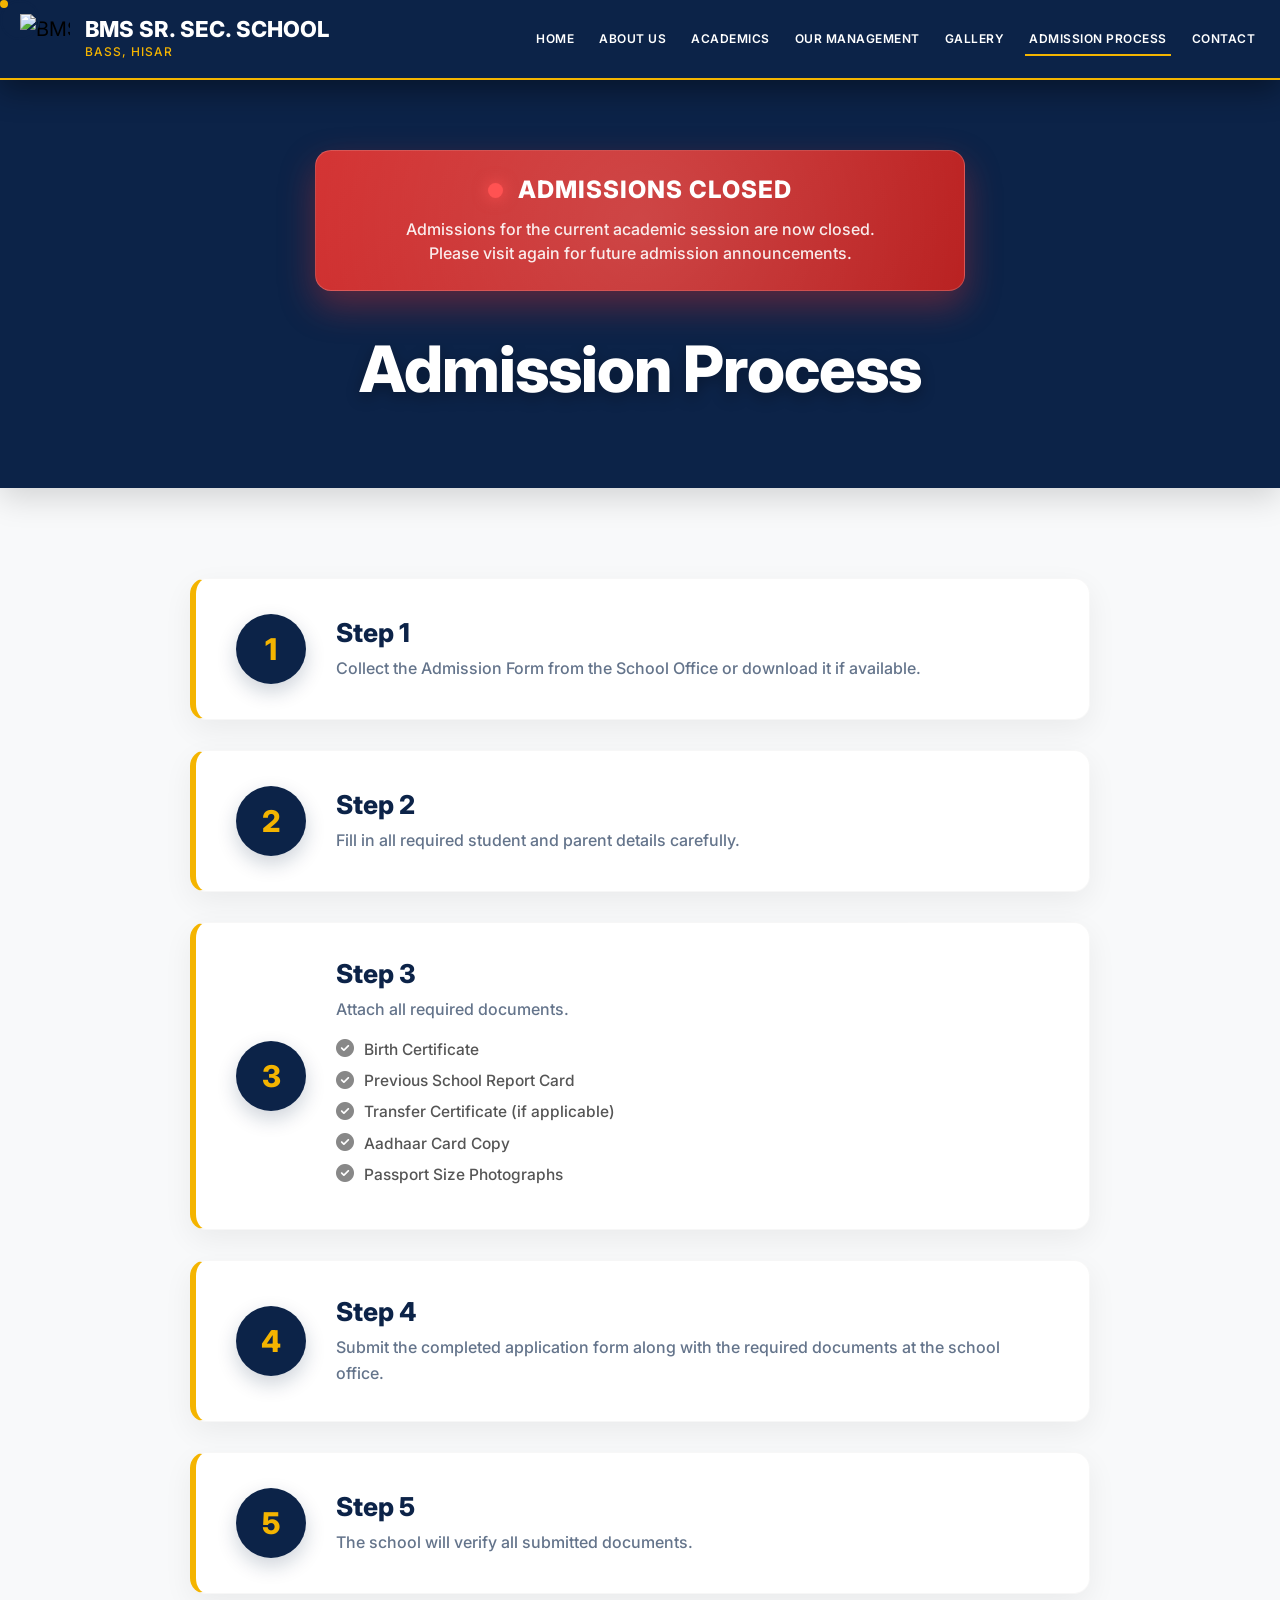
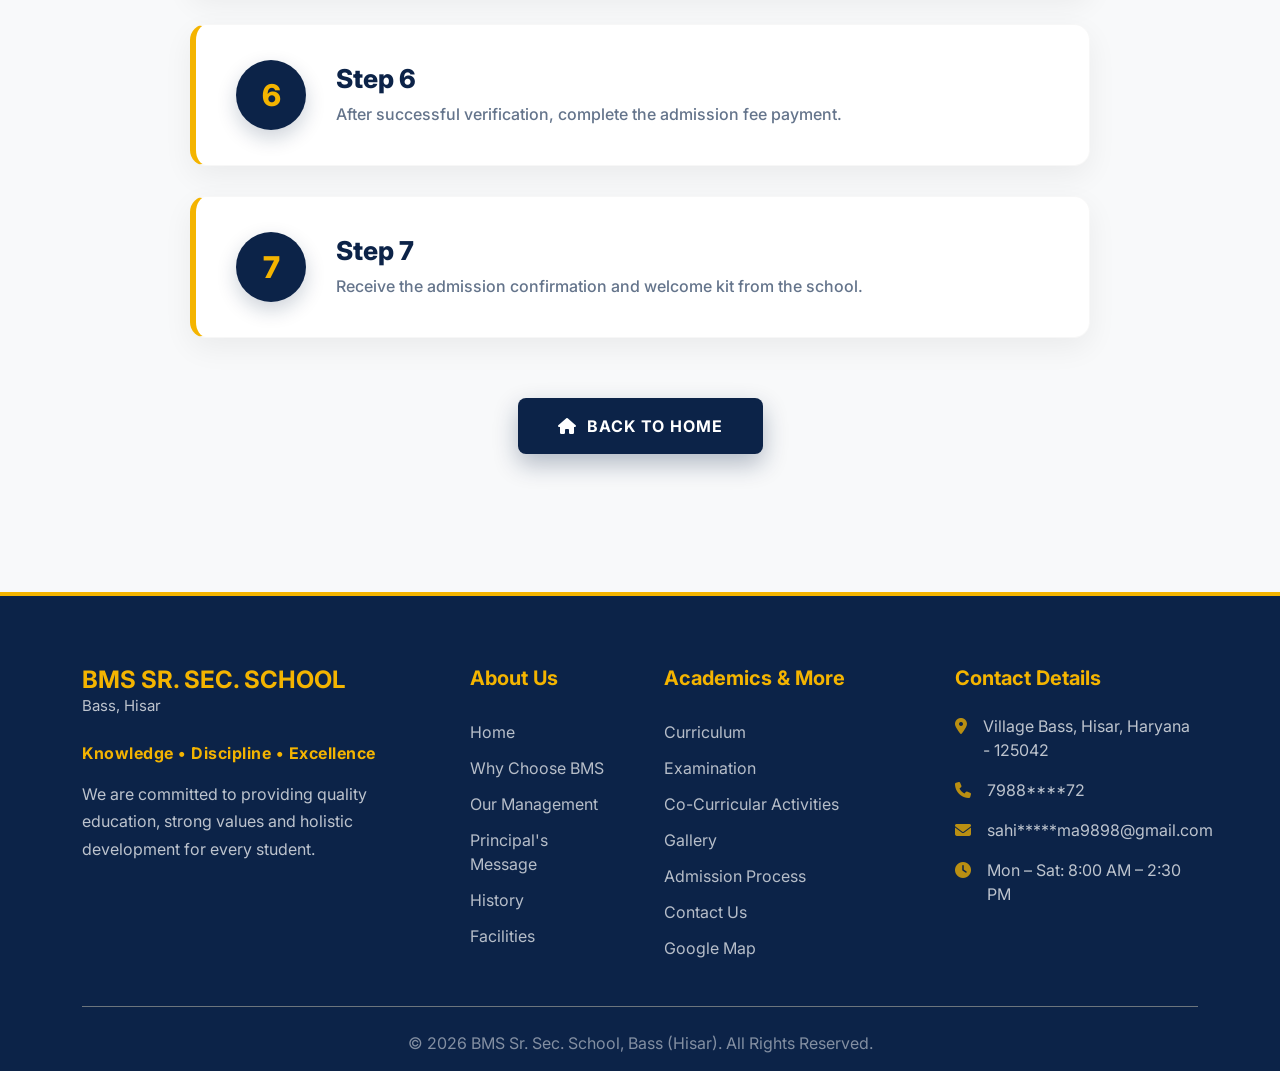
==== commit b3b9acf7: "Update admissions.html" ====
--- a/admissions.html
+++ b/admissions.html
@@ -5,229 +5,486 @@
     <meta name="viewport" content="width=device-width, initial-scale=1.0, maximum-scale=1.0, user-scalable=no">
     <title>Admission Process | BMS SR. SEC. SCHOOL</title>
     
+    <meta name="description" content="Admission process, steps, and required documents for BMS SR. SEC. SCHOOL, Bass (Hisar).">
+    
+    <!-- Libraries -->
     <link href="https://cdn.jsdelivr.net/npm/bootstrap@5.3.0/dist/css/bootstrap.min.css" rel="stylesheet">
     <link rel="stylesheet" href="https://cdnjs.cloudflare.com/ajax/libs/font-awesome/6.4.0/css/all.min.css">
     <link rel="stylesheet" href="https://unpkg.com/aos@next/dist/aos.css" />
     <link href="https://fonts.googleapis.com/css2?family=Inter:wght@300;400;500;600;700;800&family=Great+Vibes&display=swap" rel="stylesheet">
     
     <style>
+        /* =========================================
+           GLOBAL VARIABLES & RESET
+           ========================================= */
         :root {
-            --primary: #0c2348;    
-            --gold: #F4B400;       
-            --bg-color: #F8FAFC;
+            --primary: #0c2348;
+            --gold: #f4b400;
+            --gold-glow: rgba(244, 180, 0, 0.4);
+            --bg-color: #f8f9fa;   
+            --bg-theme: #FFFFFF;
             --text-color: #333333;
-        }
-
-        body { 
+            --text-muted: #64748b;
+        }
+
+        * { margin: 0; padding: 0; box-sizing: border-box; }
+        
+        /* WHITE SPACE FIX: No body padding top, hero section handles it perfectly */
+        html, body { 
+            scroll-behavior: smooth; 
             font-family: 'Inter', sans-serif; 
             background-color: var(--bg-color); 
-            color: var(--text-color);
+            color: var(--text-color); 
             overflow-x: hidden; 
-            scroll-behavior: smooth;
-        }
-        
-        /* Premium Header Space */
-        .page-header { background: linear-gradient(135deg, #05162D, #0A2952, #0c2348); padding: 160px 0 80px 0; text-align: center; color: white;}
-        .page-header h1 { font-weight: 800; font-size: 45px; color: #fff; position: relative; z-index: 10;}
-        
-        .premium-section { padding: 80px 0; }
-
-        /* Premium Red Notice */
-        .premium-red-notice {
-            background: linear-gradient(135deg, #d93025, #a50e0e);
-            color: #ffffff;
-            padding: 18px 40px;
+            width: 100%; 
+            max-width: 100vw; 
+            -webkit-font-smoothing: antialiased;
+        }
+        
+        h1, h2, h3, h4, h5, h6 { font-weight: 700; color: var(--primary); }
+        .text-gold { color: var(--gold) !important; }
+        a { text-decoration: none; }
+        .premium-section { padding: 90px 0; position: relative; z-index: 1; will-change: transform; background-color: transparent !important; }
+
+        /* =========================================
+           GLOBAL BACKGROUND WATERMARK (5% Opacity)
+           ========================================= */
+        .global-background-watermark {
+            position: fixed;
+            top: 0;
+            left: 0;
+            width: 100vw;
+            height: 100vh;
+            background-image: url('assets/background-watermark.png'); 
+            background-repeat: no-repeat;
+            background-position: center center;
+            background-size: 50%; 
+            opacity: 0.05;
+            z-index: 0; 
+            pointer-events: none; 
+            will-change: opacity; 
+        }
+        @media (max-width: 991px) { .global-background-watermark { background-size: 70%; } }
+        @media (max-width: 576px) { .global-background-watermark { background-size: 90%; } }
+
+        /* =========================================
+           3D PREMIUM NAVBAR (ALWAYS BLUE & FIXED)
+           ========================================= */
+        .premium-nav { 
+            position: fixed; top: 0; left: 0; width: 100%;
+            background: var(--primary); 
+            height: 80px; display: flex; align-items: center; 
+            z-index: 1050; border-bottom: 2px solid var(--gold);
+            padding: 0; perspective: 1000px;
+            box-shadow: 0 10px 30px rgba(0,0,0,0.4);
+            transform: translateZ(0);
+        }
+        
+        .header-container { max-width: 1400px; margin: 0 auto; padding: 0 40px; width: 100%; height: 100%; display: flex; align-items: center; justify-content: space-between;}
+        
+        /* Transparent Logo Fix */
+        .school-brand-box { display: flex; flex-direction: row; align-items: center; text-decoration: none; gap: 15px; background: transparent !important; z-index: 1060; padding: 5px;}
+        .nav-logo-img { width: 60px !important; height: 60px !important; object-fit: contain; background: transparent !important; border: none !important; box-shadow: none !important; transition: transform 0.4s ease;}
+        .school-brand-box:hover .nav-logo-img { transform: scale(1.1) rotate(5deg); }
+        
+        .school-logo-text { text-align: left; display: flex; flex-direction: column; justify-content: center;}
+        .school-logo-text h4 { margin: 0; font-weight: 800; color: #fff !important; letter-spacing: 0px; line-height: 1.1; white-space: nowrap; transition: 0.4s; font-size: 28px;}
+        .school-logo-text p { margin: 2px 0 0 0; font-weight: 500; color: var(--gold) !important; letter-spacing: 1px; text-transform: uppercase; transition: 0.4s; font-size: 14px;}
+
+        .navbar-collapse { flex-grow: 1; display: flex; justify-content: center; align-items: center; }
+        .navbar-nav { gap: 5px; perspective: 1000px;}
+        
+        /* 3D NAVBAR BUTTONS FLIP */
+        .nav-item { white-space: nowrap; perspective: 800px; }
+        .nav-hover { 
+            position: relative; color: #fff !important; font-weight: 600; cursor: pointer; text-transform: uppercase; 
+            letter-spacing: 0.5px; transition: transform 0.5s cubic-bezier(0.175, 0.885, 0.32, 1.275), color 0.3s; 
+            display: flex; align-items: center; transform-style: preserve-3d; padding: 10px 15px;
+        }
+        .nav-hover::before { content: ''; position: absolute; width: 0; height: 2px; bottom: 0px; left: 0; background-color: var(--gold); transition: width 0.3s ease; }
+        .nav-hover:hover::before, .nav-hover.active-link::before { width: 100%; }
+        
+        @media (min-width: 992px) {
+            .nav-item:hover .nav-hover { transform: translateZ(20px) rotateX(15deg); color: var(--gold) !important; text-shadow: 0px 8px 15px rgba(0,0,0,0.5); }
+        }
+        
+        /* 3D DOOR DROPDOWN MENU */
+        .dropdown-toggle::after { display: none !important; } 
+        @media (min-width: 992px) {
+            .premium-nav .dropdown-menu { 
+                background-color: var(--primary); border-radius: 12px; box-shadow: 0 20px 50px rgba(0,0,0,0.4); border: 1px solid rgba(255, 255, 255, 0.1); 
+                padding: 15px 0; min-width: 260px; display: block; visibility: hidden; opacity: 0;
+                transform-origin: top center; transform: perspective(1200px) rotateX(-90deg);
+                transition: transform 0.6s cubic-bezier(0.175, 0.885, 0.32, 1.275), opacity 0.4s ease, visibility 0.4s; margin-top: 15px !important;
+            }
+            .nav-item.dropdown:hover .dropdown-menu { visibility: visible; opacity: 1; transform: perspective(1200px) rotateX(0deg); margin-top: 0px !important; }
+        }
+        .premium-nav .dropdown-item { padding: 12px 25px; font-weight: 500; color: #ffffff !important; font-size: 15px; transition: 0.3s; display: flex; align-items: center;}
+        .premium-nav .dropdown-item i { color: var(--gold); width: 25px; font-size: 16px; margin-right: 10px; text-align: center; transition: transform 0.3s;}
+        .premium-nav .dropdown-item:hover { background-color: rgba(244, 180, 0, 0.15); color: var(--gold) !important; padding-left: 30px;}
+        .premium-nav .dropdown-item:hover i { transform: scale(1.1); }
+
+        .navbar-toggler { border: none; padding: 8px 12px; outline: none; box-shadow: none !important;}
+        
+        @media (min-width: 1400px) { .school-logo-text h4 { font-size: 32px; } .school-logo-text p { font-size: 16px; } .nav-hover { margin: 0 12px; font-size: 14px; } }
+        @media (min-width: 992px) and (max-width: 1399px) { .school-logo-text h4 { font-size: 22px; } .school-logo-text p { font-size: 12px; } .nav-logo-img { width: 50px !important; height: 50px !important; } .nav-hover { margin: 0 6px; font-size: 12px; padding: 8px 4px !important; } .header-container { padding: 0 15px; } }
+
+        /* BUTTONS & RIPPLE */
+        .btn-ripple { position: relative; overflow: hidden; }
+        .btn-ripple .ripple { position: absolute; background: rgba(255, 255, 255, 0.5); border-radius: 50%; transform: scale(0); animation: ripple-anim 0.6s linear; pointer-events: none; }
+        @keyframes ripple-anim { to { transform: scale(4); opacity: 0; } }
+
+        /* =========================================
+           SOLID BLUE HERO BANNER & CLOSED BANNER
+           ========================================= */
+        .admission-hero { 
+            position: relative; 
+            width: 100%; 
+            padding: 150px 0 80px 0; /* Clear fixed navbar */
+            background: var(--primary); 
+            text-align: center; 
+            color: white; 
+            z-index: 1;
+            margin-top: 0; 
+            box-shadow: 0 10px 30px rgba(0,0,0,0.15);
+        }
+
+        .admission-hero h1 { 
+            font-weight: 800; 
+            font-size: 4rem; 
+            color: #fff; 
+            margin-bottom: 0px; 
+            letter-spacing: -1px;
+            text-shadow: 0 5px 15px rgba(0,0,0,0.3);
+        }
+
+        /* Premium Closed Banner */
+        .closed-banner {
+            background: linear-gradient(135deg, #d32f2f, #b71c1c);
+            max-width: 650px;
+            margin: 0 auto 40px auto;
+            padding: 25px 30px;
             border-radius: 16px;
-            box-shadow: 0 15px 35px rgba(217, 48, 37, 0.25);
-            display: inline-block;
-            text-align: center;
-            margin-bottom: 35px;
-            border: 1px solid rgba(255, 255, 255, 0.15);
+            box-shadow: 0 15px 35px rgba(211, 47, 47, 0.4);
+            border: 1px solid rgba(255,255,255,0.2);
             position: relative;
-            z-index: 10;
-        }
-        .premium-red-notice h4 {
-            color: #fff;
-            font-weight: 800;
-            font-size: 20px;
-            margin-bottom: 8px;
-            letter-spacing: 1px;
+            overflow: hidden;
+            transform-style: preserve-3d;
+        }
+        
+        .closed-banner::before {
+            content: ''; position: absolute; top: -50%; left: -50%; width: 200%; height: 200%;
+            background: radial-gradient(circle, rgba(255,255,255,0.15) 0%, transparent 60%);
+            animation: pulseLight 4s infinite linear;
+        }
+        
+        @keyframes pulseLight { 0% { transform: rotate(0deg); } 100% { transform: rotate(360deg); } }
+
+        .closed-banner-header { display: flex; align-items: center; justify-content: center; gap: 15px; margin-bottom: 12px; transform: translateZ(10px);}
+        
+        /* Pulsing Red Dot */
+        .pulsing-dot { width: 15px; height: 15px; background-color: #ff5252; border-radius: 50%; box-shadow: 0 0 15px #ff5252; animation: pulse 1.5s infinite; }
+        @keyframes pulse { 0% { transform: scale(0.95); box-shadow: 0 0 0 0 rgba(255, 82, 82, 0.7); } 70% { transform: scale(1); box-shadow: 0 0 0 15px rgba(255, 82, 82, 0); } 100% { transform: scale(0.95); box-shadow: 0 0 0 0 rgba(255, 82, 82, 0); } }
+
+        .closed-banner-header h3 { color: #fff; font-weight: 800; font-size: 24px; margin: 0; letter-spacing: 1px;}
+        .closed-banner p { color: rgba(255,255,255,0.9); font-size: 16px; font-weight: 500; margin: 0; line-height: 1.5; transform: translateZ(5px);}
+
+        /* =========================================
+           ADMISSION STEPS CARDS (Premium 3D Lift)
+           ========================================= */
+        .steps-container { max-width: 900px; margin: 0 auto 60px auto; display: flex; flex-direction: column; gap: 30px;}
+        
+        .step-card {
+            background: #fff;
+            border-radius: 16px;
+            padding: 35px 40px;
+            box-shadow: 0 10px 30px rgba(0,0,0,0.06);
             display: flex;
             align-items: center;
-            justify-content: center;
+            gap: 30px;
+            border: 1px solid rgba(0,0,0,0.03);
+            border-left: 6px solid var(--gold);
+            transition: 0.4s cubic-bezier(0.175, 0.885, 0.32, 1.275);
+            transform-style: preserve-3d;
+            position: relative;
+        }
+        
+        .step-card:hover {
+            transform: translateY(-8px) scale(1.02);
+            box-shadow: 0 20px 45px rgba(12, 35, 72, 0.12);
+            border-left-color: var(--primary);
+        }
+
+        .step-number {
+            width: 70px; height: 70px;
+            background: var(--primary);
+            color: var(--gold);
+            border-radius: 50%;
+            display: flex; align-items: center; justify-content: center;
+            font-size: 30px; font-weight: 800;
+            flex-shrink: 0;
+            box-shadow: 0 8px 20px rgba(12, 35, 72, 0.2);
+            transform: translateZ(15px);
+            transition: 0.3s;
+        }
+        .step-card:hover .step-number { background: var(--gold); color: var(--primary); transform: translateZ(25px) rotateY(15deg); }
+
+        .step-content { flex-grow: 1; transform: translateZ(5px);}
+        .step-content h3 { font-size: 26px; font-weight: 800; color: var(--primary); margin-bottom: 8px;}
+        .step-content p { font-size: 16px; color: var(--text-muted); font-weight: 500; margin: 0; line-height: 1.6;}
+        
+        .step-docs-list { list-style: none; padding: 0; margin: 15px 0 0 0; }
+        .step-docs-list li { font-size: 15.5px; color: #555; margin-bottom: 8px; display: flex; align-items: center; gap: 10px; font-weight: 500;}
+        .step-docs-list li i { color: #888; font-size: 18px; }
+
+        /* =========================================
+           BACK TO HOME BUTTON
+           ========================================= */
+        .back-home-wrapper { text-align: center; margin-top: 20px; }
+        .btn-back-home {
+            background: var(--primary);
+            color: #fff;
+            font-weight: 700;
+            padding: 16px 40px;
+            border-radius: 8px;
+            font-size: 16px;
+            text-transform: uppercase;
+            letter-spacing: 1px;
+            border: none;
+            display: inline-flex;
+            align-items: center;
             gap: 10px;
-        }
-        .premium-red-notice p { font-size: 15px; font-weight: 500; margin: 0; opacity: 0.95; line-height: 1.6; }
-        
-        /* Premium Step Cards */
-        .info-box-premium { 
-            background: #fff; 
-            border: 1px solid rgba(0,0,0,0.05); 
-            border-radius: 16px; 
-            display: flex; 
-            align-items: flex-start; 
-            gap: 25px; 
-            transition: transform 0.4s cubic-bezier(0.175, 0.885, 0.32, 1.275), box-shadow 0.4s; 
-            position: relative;
-            overflow: hidden;
-            border-left: 4px solid var(--gold);
-        }
-        .info-box-premium:hover { transform: translateY(-5px); box-shadow: 0 15px 35px rgba(12, 35, 72, 0.1); border-left-color: var(--primary);}
-        .info-box-icon { width: 65px; height: 65px; border-radius: 50%; background: rgba(244, 180, 0, 0.15); display: flex; align-items: center; justify-content: center; flex-shrink: 0; transition: 0.4s ease; }
-        .info-box-icon-inner { width: 50px; height: 50px; border-radius: 50%; background: var(--primary); color: var(--gold); display: flex; align-items: center; justify-content: center; font-size: 22px; transition: 0.3s; }
-        .info-box-premium:hover .info-box-icon { background: var(--primary); }
-        .info-box-premium:hover .info-box-icon-inner { background: var(--gold); color: var(--primary); transform: scale(1.1); }
-        
-        .btn-outline-gold { background: transparent; color: var(--primary); border: 2px solid var(--primary); font-weight: 600; transition: all 0.3s; text-decoration: none; text-transform: uppercase; letter-spacing: 0.5px;}
-        .btn-outline-gold:hover { background-color: var(--primary); color: #fff; transform: translateY(-3px); box-shadow: 0 10px 25px rgba(12, 35, 72, 0.2);}
-        
-        /* Navbar Config */
-        .premium-nav { background: transparent; height: 90px; display: flex; align-items: center; transition: all 0.4s ease; z-index: 1000; border-bottom: 1px solid rgba(255,255,255,0.05); padding: 0; }
-        .premium-nav.scrolled { background: rgba(255, 255, 255, 0.98); box-shadow: 0 10px 30px rgba(0,0,0,0.1); border-bottom: none;}
-        .header-container { max-width: 1400px; margin: 0 auto; padding: 0 40px; width: 100%; height: 100%; display: flex; align-items: center; justify-content: center;}
-        .school-brand-box { display: flex; flex-direction: row; align-items: center; text-decoration: none; gap: 15px; background: transparent !important;}
-        .nav-logo-img { width: 70px !important; height: 70px !important; object-fit: contain; background: transparent !important; }
-        .school-logo-text { text-align: left; display: flex; flex-direction: column; justify-content: center;}
-        .school-logo-text h4 { margin: 0; font-weight: 800; color: var(--primary); letter-spacing: 0px; line-height: 1.1; white-space: nowrap; font-size: 38px;}
-        .school-logo-text p { margin: 2px 0 0 0; font-weight: 500; color: #64748b; letter-spacing: 1px; text-transform: uppercase; font-size: 18px;}
-        
-        /* Custom Cursor */
+            box-shadow: 0 10px 25px rgba(12, 35, 72, 0.3);
+            transition: 0.4s cubic-bezier(0.175, 0.885, 0.32, 1.275);
+            transform-style: preserve-3d;
+        }
+        .btn-back-home:hover { background: var(--gold); color: var(--primary); transform: translateY(-5px); box-shadow: 0 15px 35px rgba(244, 180, 0, 0.4); }
+
+        /* Cursor & Loader */
         .custom-cursor { width: 8px; height: 8px; background: var(--gold); border-radius: 50%; position: fixed; pointer-events: none; z-index: 9999; }
         .custom-cursor-follower { width: 40px; height: 40px; border: 2px solid var(--primary); border-radius: 50%; position: fixed; pointer-events: none; z-index: 9998; transition: transform 0.2s ease; }
-        
-        @media (max-width: 1399px) { .school-logo-text h4 { font-size: 24px; } .school-logo-text p { font-size: 13px; } .nav-logo-img{width: 55px !important; height: 55px !important;} .header-container { padding: 0 15px; } }
-        @media (max-width: 991px) { .school-logo-text h4 { font-size: 24px; } .school-logo-text p { font-size: 14px; } .custom-cursor, .custom-cursor-follower { display: none !important; } }
-        @media (max-width: 576px) { .school-logo-text h4 { font-size: 20px; } .nav-logo-img { width: 60px !important; height: 60px !important; } .header-container { padding: 0 15px; } .premium-red-notice{padding: 15px 20px; width: 100%;} .info-box-premium { flex-direction: column; align-items: center; text-align: center; gap: 15px; padding: 25px 20px !important;} }
-        
-        .premium-footer { background: var(--primary); color: white; padding-top: 70px; border-top: 4px solid var(--gold); margin-top: 20px;}
+        .page-loader { position: fixed; top: 0; left: 0; width: 100%; height: 100%; background: var(--primary); z-index: 10000; display: flex; justify-content: center; align-items: center; transition: opacity 0.5s ease; }
+        .loader-spinner { width: 60px; height: 60px; border: 4px solid rgba(255,255,255,0.2); border-top-color: var(--gold); border-radius: 50%; animation: spin 1s infinite linear; }
+        @keyframes spin { 100% { transform: rotate(360deg); } }
+
+        /* Footer */
+        .premium-footer { background: var(--primary); color: white; padding-top: 70px; border-top: 4px solid var(--gold); position: relative; z-index: 1;}
         .footer-links a { color: rgba(255,255,255,0.7); transition: all 0.3s; display: block; padding: 6px 0; text-decoration: none;}
-        .footer-links a:hover { color: var(--gold); padding-left: 8px; }
+        .footer-links a:hover { color: var(--gold); padding-left: 8px; transform: translateX(5px); }
+
+        /* =========================================
+           MOBILE RESPONSIVE OPTIMIZATION
+           ========================================= */
+        @media (max-width: 991px) {
+            .navbar-collapse {
+                background: rgba(12, 35, 72, 0.98); backdrop-filter: blur(10px); padding: 20px; border-radius: 0 0 15px 15px; box-shadow: 0 15px 40px rgba(0,0,0,0.5);
+                position: absolute; width: 100%; top: 100%; left: 0; z-index: 1050; display: none;
+            }
+            .navbar-collapse.show { display: block; animation: slideDown 0.4s ease forwards; }
+            @keyframes slideDown { from { opacity: 0; transform: translateY(-10px); } to { opacity: 1; transform: translateY(0); } }
+            
+            .navbar-nav { gap: 0px; align-items: flex-start;}
+            .nav-item { width: 100%; white-space: normal; perspective: none;}
+            .nav-hover { color: #fff !important; padding: 14px 15px !important; display: block; border-bottom: 1px solid rgba(255,255,255,0.1); margin: 0; font-size: 15px; font-weight: 700; transform: none !important; text-shadow: none !important;}
+            
+            .premium-nav .dropdown-menu { border: none; box-shadow: none; background: rgba(255,255,255,0.05); padding-left: 15px; margin-top: 0px !important; display: none; opacity: 1; visibility: visible; transform: none !important;}
+            .premium-nav .dropdown-menu.show { display: block; animation: slideDown 0.3s ease forwards;}
+            .premium-nav .dropdown-item { color: #fff !important; padding: 10px 15px; font-weight: 600;}
+            
+            .step-card { padding: 30px 25px; gap: 20px;}
+            
+            .custom-cursor, .custom-cursor-follower { display: none !important; }
+            .premium-section { padding: 60px 0; }
+        }
+
+        /* LOGO & HERO FIX FOR MOBILE */
+        @media (max-width: 576px) {
+            .header-container { padding: 0 15px; }
+            .school-brand-box { gap: 10px; max-width: 80%; }
+            .nav-logo-img { width: 48px !important; height: 48px !important; }
+            .school-logo-text h4 { font-size: 16px !important; white-space: normal; line-height: 1.2; letter-spacing: 0px;}
+            .school-logo-text p { font-size: 12px !important; }
+            
+            .admission-hero { padding: 120px 15px 60px 15px; }
+            .closed-banner { padding: 20px 15px; }
+            .closed-banner-header h3 { font-size: 18px; }
+            .closed-banner p { font-size: 14px; }
+            .admission-hero h1 { font-size: 2.8rem; }
+            
+            .step-card { flex-direction: column; text-align: center; gap: 15px; padding: 30px 20px; border-left: none; border-top: 6px solid var(--gold);}
+            .step-card:hover { border-top-color: var(--primary); border-left-color: transparent;}
+            .step-docs-list li { justify-content: center; }
+        }
     </style>
 </head>
 <body>
 
+    <!-- Loading Spinner & Cursor -->
+    <div class="page-loader" id="loader"><div class="loader-spinner"></div></div>
     <div class="custom-cursor"></div><div class="custom-cursor-follower"></div>
 
-    <!-- Header (Strictly Logo Only, Top Back Buttons Removed) -->
-    <nav class="navbar navbar-expand-lg premium-nav fixed-top scrolled" id="navbar">
-        <div class="header-container position-relative w-100 d-flex align-items-center justify-content-center">
+    <!-- GLOBAL BACKGROUND WATERMARK (5% Opacity, Centered) -->
+    <div id="global-watermark" class="global-background-watermark"></div>
+
+    <!-- 1. FULLY RESPONSIVE 3D PREMIUM NAVBAR -->
+    <nav class="navbar navbar-expand-lg premium-nav" id="navbar">
+        <div class="header-container position-relative">
+            <!-- Official BMS Logo (Transparent Background) -->
             <a class="navbar-brand school-brand-box" href="index.html">
                 <img src="assets/logo.png" alt="BMS SR. SEC. SCHOOL Logo" class="nav-logo-img">
                 <div class="school-logo-text">
                     <h4>BMS SR. SEC. SCHOOL</h4>
-                    <p>Bass, Hisar</p>
+                    <p class="d-none d-sm-block">Bass, Hisar</p>
                 </div>
             </a>
+            
+            <!-- Premium Hamburger Menu -->
+            <button class="navbar-toggler ms-auto" type="button" data-bs-toggle="collapse" data-bs-target="#navbarNav">
+                <i class="fa-solid fa-bars text-white fs-3" id="nav-toggle-icon"></i>
+            </button>
+            
+            <!-- Center/Right: Menus -->
+            <div class="collapse navbar-collapse" id="navbarNav">
+                <ul class="navbar-nav ms-auto nav-scrollspy">
+                    <li class="nav-item"><a class="nav-link nav-hover" href="index.html">HOME</a></li>
+                    
+                    <li class="nav-item dropdown">
+                        <a class="nav-link nav-hover dropdown-toggle" href="#" id="aboutDropdown" role="button" data-bs-toggle="dropdown" aria-expanded="false">ABOUT US</a>
+                        <ul class="dropdown-menu" aria-labelledby="aboutDropdown">
+                            <li><a class="dropdown-item" href="index.html#why-choose"><i class="fa-solid fa-star"></i> Why Choose BMS</a></li>
+                            <li><a class="dropdown-item" href="management.html"><i class="fa-solid fa-users"></i> Our Management</a></li>
+                            <li><a class="dropdown-item" href="index.html#principal"><i class="fa-solid fa-user-tie"></i> Principal Message</a></li>
+                            <li><a class="dropdown-item" href="index.html#history"><i class="fa-solid fa-book-open"></i> History</a></li>
+                            <li><a class="dropdown-item" href="index.html#campus"><i class="fa-solid fa-camera"></i> Our Campus</a></li>
+                            <li><a class="dropdown-item" href="index.html#facilities"><i class="fa-solid fa-building"></i> Facilities</a></li>
+                            <li><a class="dropdown-item" href="index.html#contact-map"><i class="fa-solid fa-phone"></i> Contact Us</a></li>
+                        </ul>
+                    </li>
+
+                    <li class="nav-item dropdown">
+                        <a class="nav-link nav-hover dropdown-toggle" href="#" id="academicsDropdown" role="button" data-bs-toggle="dropdown" aria-expanded="false">ACADEMICS</a>
+                        <ul class="dropdown-menu" aria-labelledby="academicsDropdown">
+                            <li><a class="dropdown-item" href="curriculum.html"><i class="fa-solid fa-book"></i> Curriculum</a></li>
+                            <li><a class="dropdown-item" href="examination.html"><i class="fa-solid fa-pen-nib"></i> Examination</a></li>
+                            <li><a class="dropdown-item" href="co-curricular.html"><i class="fa-solid fa-palette"></i> Co-Curricular Activities</a></li>
+                        </ul>
+                    </li>
+
+                    <li class="nav-item"><a class="nav-link nav-hover" href="management.html">OUR MANAGEMENT</a></li>
+                    <li class="nav-item"><a class="nav-link nav-hover" href="gallery.html">GALLERY</a></li>
+                    <li class="nav-item"><a class="nav-link nav-hover active-link" href="admissions.html">ADMISSION PROCESS</a></li>
+                    <li class="nav-item"><a class="nav-link nav-hover" href="index.html#contact-map">CONTACT</a></li>
+                </ul>
+            </div>
         </div>
     </nav>
 
-    <!-- Page Header (With Premium Red Notice Above Heading) -->
-    <div class="page-header">
-        <div class="container px-3">
-            <div class="premium-red-notice" data-aos="fade-down">
-                <h4>🔴 ADMISSIONS CLOSED</h4>
+    <!-- 2. SOLID BLUE HERO & PREMIUM CLOSED BANNER -->
+    <div class="admission-hero">
+        <div class="container" data-aos="fade-down">
+            
+            <!-- Premium Animated Closed Banner -->
+            <div class="closed-banner">
+                <div class="closed-banner-header">
+                    <div class="pulsing-dot"></div>
+                    <h3>ADMISSIONS CLOSED</h3>
+                </div>
                 <p>Admissions for the current academic session are now closed.<br>Please visit again for future admission announcements.</p>
             </div>
-            <h1 class="mb-0" data-aos="fade-up" data-aos-delay="100">Admission Process</h1>
+
+            <h1>Admission Process</h1>
         </div>
     </div>
 
-    <!-- Complete Admission Process Steps -->
-    <section class="premium-section" style="background-color: #ffffff;">
-        <div class="container" style="max-width: 900px;">
-            <div class="row g-4">
+    <!-- 3. ADMISSION STEPS (Premium 3D Cards) -->
+    <section class="premium-section" style="background-color: transparent;">
+        <div class="container">
+            <div class="steps-container">
                 
-                <div class="col-12" data-aos="fade-up" data-aos-delay="50">
-                    <div class="info-box-premium" style="padding: 30px;">
-                        <div class="info-box-icon"><div class="info-box-icon-inner fw-bold">1</div></div>
-                        <div class="info-box-text">
-                            <h4 style="color: var(--primary); font-weight: 800; margin-bottom: 8px;">Step 1</h4>
-                            <p style="font-size: 16px; color: #555; margin: 0;">Collect the Admission Form from the School Office or download it if available.</p>
-                        </div>
-                    </div>
-                </div>
-
-                <div class="col-12" data-aos="fade-up" data-aos-delay="100">
-                    <div class="info-box-premium" style="padding: 30px;">
-                        <div class="info-box-icon"><div class="info-box-icon-inner fw-bold">2</div></div>
-                        <div class="info-box-text">
-                            <h4 style="color: var(--primary); font-weight: 800; margin-bottom: 8px;">Step 2</h4>
-                            <p style="font-size: 16px; color: #555; margin: 0;">Fill in all required student and parent details carefully.</p>
-                        </div>
-                    </div>
-                </div>
-
-                <div class="col-12" data-aos="fade-up" data-aos-delay="150">
-                    <div class="info-box-premium" style="padding: 30px;">
-                        <div class="info-box-icon"><div class="info-box-icon-inner fw-bold">3</div></div>
-                        <div class="info-box-text">
-                            <h4 style="color: var(--primary); font-weight: 800; margin-bottom: 12px;">Step 3</h4>
-                            <p style="font-size: 16px; color: #333; margin-bottom: 12px; font-weight: 600;">Attach all required documents.</p>
-                            <ul class="list-unstyled mb-0" style="color: #555; font-size: 15.5px; line-height: 1.8;">
-                                <li><i class="fa-solid fa-circle-check text-gold me-2"></i> Birth Certificate</li>
-                                <li><i class="fa-solid fa-circle-check text-gold me-2"></i> Previous School Report Card</li>
-                                <li><i class="fa-solid fa-circle-check text-gold me-2"></i> Transfer Certificate (if applicable)</li>
-                                <li><i class="fa-solid fa-circle-check text-gold me-2"></i> Aadhaar Card Copy</li>
-                                <li><i class="fa-solid fa-circle-check text-gold me-2"></i> Passport Size Photographs</li>
-                            </ul>
-                        </div>
-                    </div>
-                </div>
-
-                <div class="col-12" data-aos="fade-up" data-aos-delay="200">
-                    <div class="info-box-premium" style="padding: 30px;">
-                        <div class="info-box-icon"><div class="info-box-icon-inner fw-bold">4</div></div>
-                        <div class="info-box-text">
-                            <h4 style="color: var(--primary); font-weight: 800; margin-bottom: 8px;">Step 4</h4>
-                            <p style="font-size: 16px; color: #555; margin: 0;">Submit the completed application form along with the required documents at the school office.</p>
-                        </div>
-                    </div>
-                </div>
-
-                <div class="col-12" data-aos="fade-up" data-aos-delay="50">
-                    <div class="info-box-premium" style="padding: 30px;">
-                        <div class="info-box-icon"><div class="info-box-icon-inner fw-bold">5</div></div>
-                        <div class="info-box-text">
-                            <h4 style="color: var(--primary); font-weight: 800; margin-bottom: 8px;">Step 5</h4>
-                            <p style="font-size: 16px; color: #555; margin: 0;">The school will verify all submitted documents.</p>
-                        </div>
-                    </div>
-                </div>
-
-                <div class="col-12" data-aos="fade-up" data-aos-delay="100">
-                    <div class="info-box-premium" style="padding: 30px;">
-                        <div class="info-box-icon"><div class="info-box-icon-inner fw-bold">6</div></div>
-                        <div class="info-box-text">
-                            <h4 style="color: var(--primary); font-weight: 800; margin-bottom: 8px;">Step 6</h4>
-                            <p style="font-size: 16px; color: #555; margin: 0;">After successful verification, complete the admission fee payment.</p>
-                        </div>
-                    </div>
-                </div>
-
-                <div class="col-12" data-aos="fade-up" data-aos-delay="150">
-                    <div class="info-box-premium" style="padding: 30px;">
-                        <div class="info-box-icon"><div class="info-box-icon-inner fw-bold">7</div></div>
-                        <div class="info-box-text">
-                            <h4 style="color: var(--primary); font-weight: 800; margin-bottom: 8px;">Step 7</h4>
-                            <p style="font-size: 16px; color: #555; margin: 0;">Receive the admission confirmation and welcome kit from the school.</p>
-                        </div>
+                <!-- STEP 1 -->
+                <div class="step-card btn-ripple" data-aos="fade-up" data-aos-delay="50">
+                    <div class="step-number">1</div>
+                    <div class="step-content">
+                        <h3>Step 1</h3>
+                        <p>Collect the Admission Form from the School Office or download it if available.</p>
+                    </div>
+                </div>
+
+                <!-- STEP 2 -->
+                <div class="step-card btn-ripple" data-aos="fade-up" data-aos-delay="100">
+                    <div class="step-number">2</div>
+                    <div class="step-content">
+                        <h3>Step 2</h3>
+                        <p>Fill in all required student and parent details carefully.</p>
+                    </div>
+                </div>
+
+                <!-- STEP 3 -->
+                <div class="step-card btn-ripple" data-aos="fade-up" data-aos-delay="150">
+                    <div class="step-number">3</div>
+                    <div class="step-content">
+                        <h3>Step 3</h3>
+                        <p>Attach all required documents.</p>
+                        <ul class="step-docs-list">
+                            <li><i class="fa-solid fa-circle-check"></i> Birth Certificate</li>
+                            <li><i class="fa-solid fa-circle-check"></i> Previous School Report Card</li>
+                            <li><i class="fa-solid fa-circle-check"></i> Transfer Certificate (if applicable)</li>
+                            <li><i class="fa-solid fa-circle-check"></i> Aadhaar Card Copy</li>
+                            <li><i class="fa-solid fa-circle-check"></i> Passport Size Photographs</li>
+                        </ul>
+                    </div>
+                </div>
+
+                <!-- STEP 4 -->
+                <div class="step-card btn-ripple" data-aos="fade-up" data-aos-delay="200">
+                    <div class="step-number">4</div>
+                    <div class="step-content">
+                        <h3>Step 4</h3>
+                        <p>Submit the completed application form along with the required documents at the school office.</p>
+                    </div>
+                </div>
+
+                <!-- STEP 5 -->
+                <div class="step-card btn-ripple" data-aos="fade-up" data-aos-delay="250">
+                    <div class="step-number">5</div>
+                    <div class="step-content">
+                        <h3>Step 5</h3>
+                        <p>The school will verify all submitted documents.</p>
+                    </div>
+                </div>
+
+                <!-- STEP 6 -->
+                <div class="step-card btn-ripple" data-aos="fade-up" data-aos-delay="300">
+                    <div class="step-number">6</div>
+                    <div class="step-content">
+                        <h3>Step 6</h3>
+                        <p>After successful verification, complete the admission fee payment.</p>
+                    </div>
+                </div>
+
+                <!-- STEP 7 -->
+                <div class="step-card btn-ripple" data-aos="fade-up" data-aos-delay="350">
+                    <div class="step-number">7</div>
+                    <div class="step-content">
+                        <h3>Step 7</h3>
+                        <p>Receive the admission confirmation and welcome kit from the school.</p>
                     </div>
                 </div>
 
             </div>
 
-            <!-- ONLY ONE BACK BUTTON AT THE BOTTOM -->
-            <div class="text-center mt-5 pt-5" data-aos="fade-up">
-                <a href="index.html" class="btn-outline-gold" style="padding: 14px 40px; border-radius: 8px; display: inline-block;">
-                    <i class="fa-solid fa-house me-2"></i> Back to Home
+            <!-- BACK TO HOME BUTTON -->
+            <div class="back-home-wrapper" data-aos="zoom-in" data-aos-delay="400">
+                <a href="index.html" class="btn-back-home btn-ripple">
+                    <i class="fa-solid fa-house"></i> BACK TO HOME
                 </a>
             </div>
-            
+
         </div>
     </section>
 
     <!-- FOOTER -->
-    <footer class="premium-footer pb-3">
+    <footer class="premium-footer pb-3 mt-5">
         <div class="container">
             <div class="row g-5 pb-4">
                 <div class="col-lg-4 col-md-12 col-12">
@@ -236,7 +493,6 @@
                     <p class="text-gold fw-bold mb-3" style="letter-spacing: 0.5px;">Knowledge • Discipline • Excellence</p>
                     <p class="text-light opacity-75 mb-4" style="line-height: 1.7;">We are committed to providing quality education, strong values and holistic development for every student.</p>
                 </div>
-                
                 <div class="col-lg-2 col-md-4 col-sm-6 col-6">
                     <h5 class="text-gold fw-bold mb-4">About Us</h5>
                     <ul class="footer-links list-unstyled">
@@ -248,7 +504,6 @@
                         <li><a href="index.html#facilities">Facilities</a></li>
                     </ul>
                 </div>
-                
                 <div class="col-lg-3 col-md-4 col-sm-6 col-6">
                     <h5 class="text-gold fw-bold mb-4">Academics & More</h5>
                     <ul class="footer-links list-unstyled">
@@ -261,7 +516,6 @@
                         <li><a href="index.html#contact-map">Google Map</a></li>
                     </ul>
                 </div>
-
                 <div class="col-lg-3 col-md-4 col-sm-12 col-12">
                     <h5 class="text-gold fw-bold mb-4">Contact Details</h5>
                     <ul class="list-unstyled text-light opacity-75">
@@ -277,22 +531,63 @@
             </div>
         </div>
     </footer>
+
+    <!-- Core Scripts -->
+    <script src="https://cdn.jsdelivr.net/npm/bootstrap@5.3.0/dist/js/bootstrap.bundle.min.css"></script>
+    <script src="https://cdnjs.cloudflare.com/ajax/libs/gsap/3.12.2/gsap.min.js"></script>
+    <script src="https://unpkg.com/aos@next/dist/aos.js"></script>
+    <script src="https://cdn.jsdelivr.net/npm/sweetalert2@11"></script>
     
-    <script src="https://cdnjs.cloudflare.com/ajax/libs/font-awesome/6.4.0/js/all.min.js"></script>
-    <script src="https://unpkg.com/aos@next/dist/aos.js"></script>
     <script>
         document.addEventListener('DOMContentLoaded', () => {
+            // Loader & AOS (Runs EVERY Time you scroll thanks to once: false)
+            const loader = document.getElementById('loader');
+            setTimeout(() => { loader.style.opacity = '0'; setTimeout(() => loader.remove(), 500); }, 1000);
             AOS.init({ duration: 800, once: false, mirror: true, offset: 50 });
 
+            // Custom Cursor
             const cursor = document.querySelector('.custom-cursor');
             const follower = document.querySelector('.custom-cursor-follower');
             document.addEventListener('mousemove', (e) => {
                 cursor.style.transform = `translate3d(${e.clientX - 4}px, ${e.clientY - 4}px, 0)`;
                 setTimeout(() => { follower.style.transform = `translate3d(${e.clientX - 20}px, ${e.clientY - 20}px, 0)`; }, 50);
             });
-            document.querySelectorAll('a, button, .info-box-premium').forEach(el => {
+            document.querySelectorAll('a, button, .step-card').forEach(el => {
                 el.addEventListener('mouseenter', () => follower.style.transform += ' scale(1.5)');
                 el.addEventListener('mouseleave', () => follower.style.transform = follower.style.transform.replace(' scale(1.5)', ''));
+            });
+
+            // Ripple Effect
+            document.querySelectorAll('.btn-ripple').forEach(button => {
+                button.addEventListener('click', function(e) {
+                    let x = e.clientX - e.target.getBoundingClientRect().left;
+                    let y = e.clientY - e.target.getBoundingClientRect().top;
+                    let ripple = document.createElement('span');
+                    ripple.classList.add('ripple');
+                    ripple.style.left = `${x}px`;
+                    ripple.style.top = `${y}px`;
+                    this.appendChild(ripple);
+                    setTimeout(() => ripple.remove(), 600);
+                });
+            });
+
+            // Mobile Navigation Logic (Auto-Close & Smooth Dropdowns)
+            const navbarCollapse = document.getElementById('navbarNav');
+            const bsCollapse = new bootstrap.Collapse(navbarCollapse, { toggle: false });
+            
+            document.querySelectorAll('.navbar-collapse .scroll-link:not(.dropdown-toggle), .dropdown-item').forEach(link => {
+                link.addEventListener('click', () => {
+                    if(window.innerWidth < 992 && navbarCollapse.classList.contains('show')) {
+                        bsCollapse.hide();
+                    }
+                });
+            });
+
+            document.addEventListener('click', function(e) {
+                const toggleBtn = document.querySelector('.navbar-toggler');
+                if (window.innerWidth < 992 && navbarCollapse.classList.contains('show') && !navbarCollapse.contains(e.target) && !toggleBtn.contains(e.target)) {
+                    bsCollapse.hide();
+                }
             });
         });
     </script>
